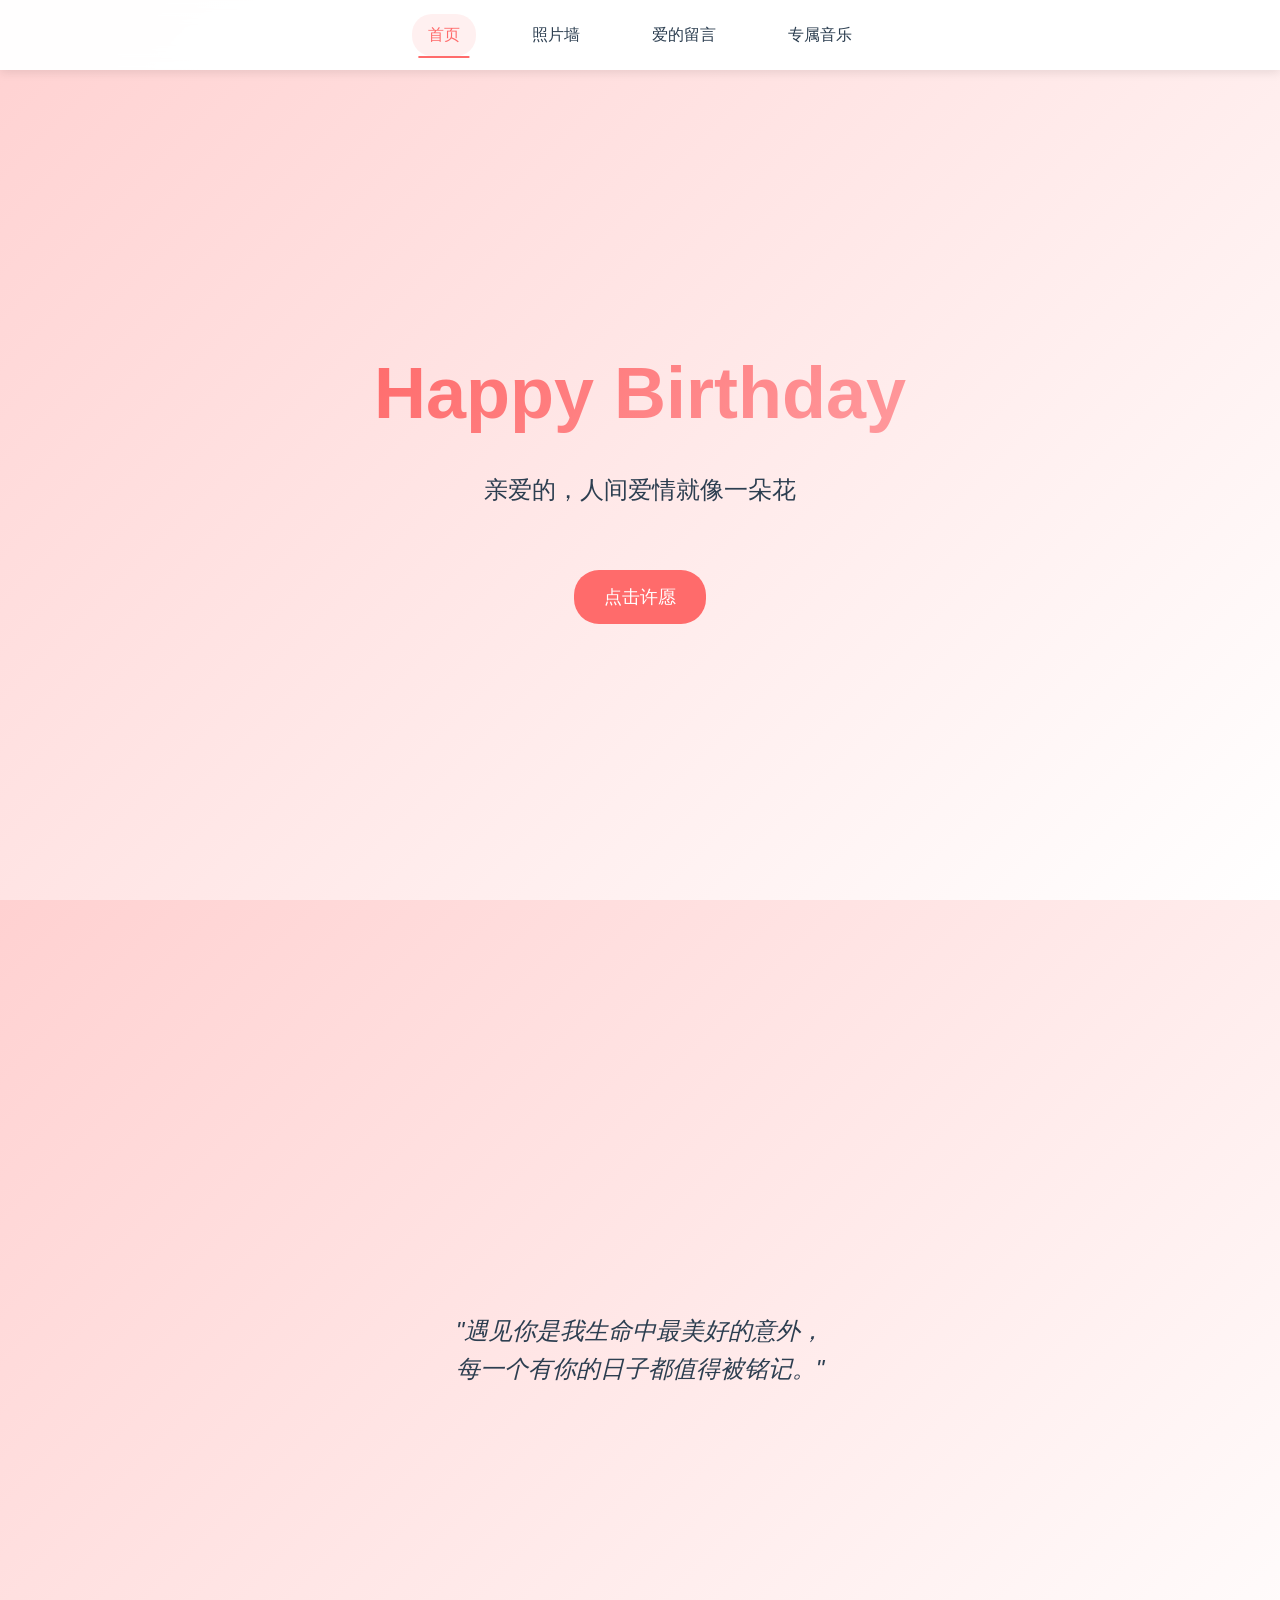
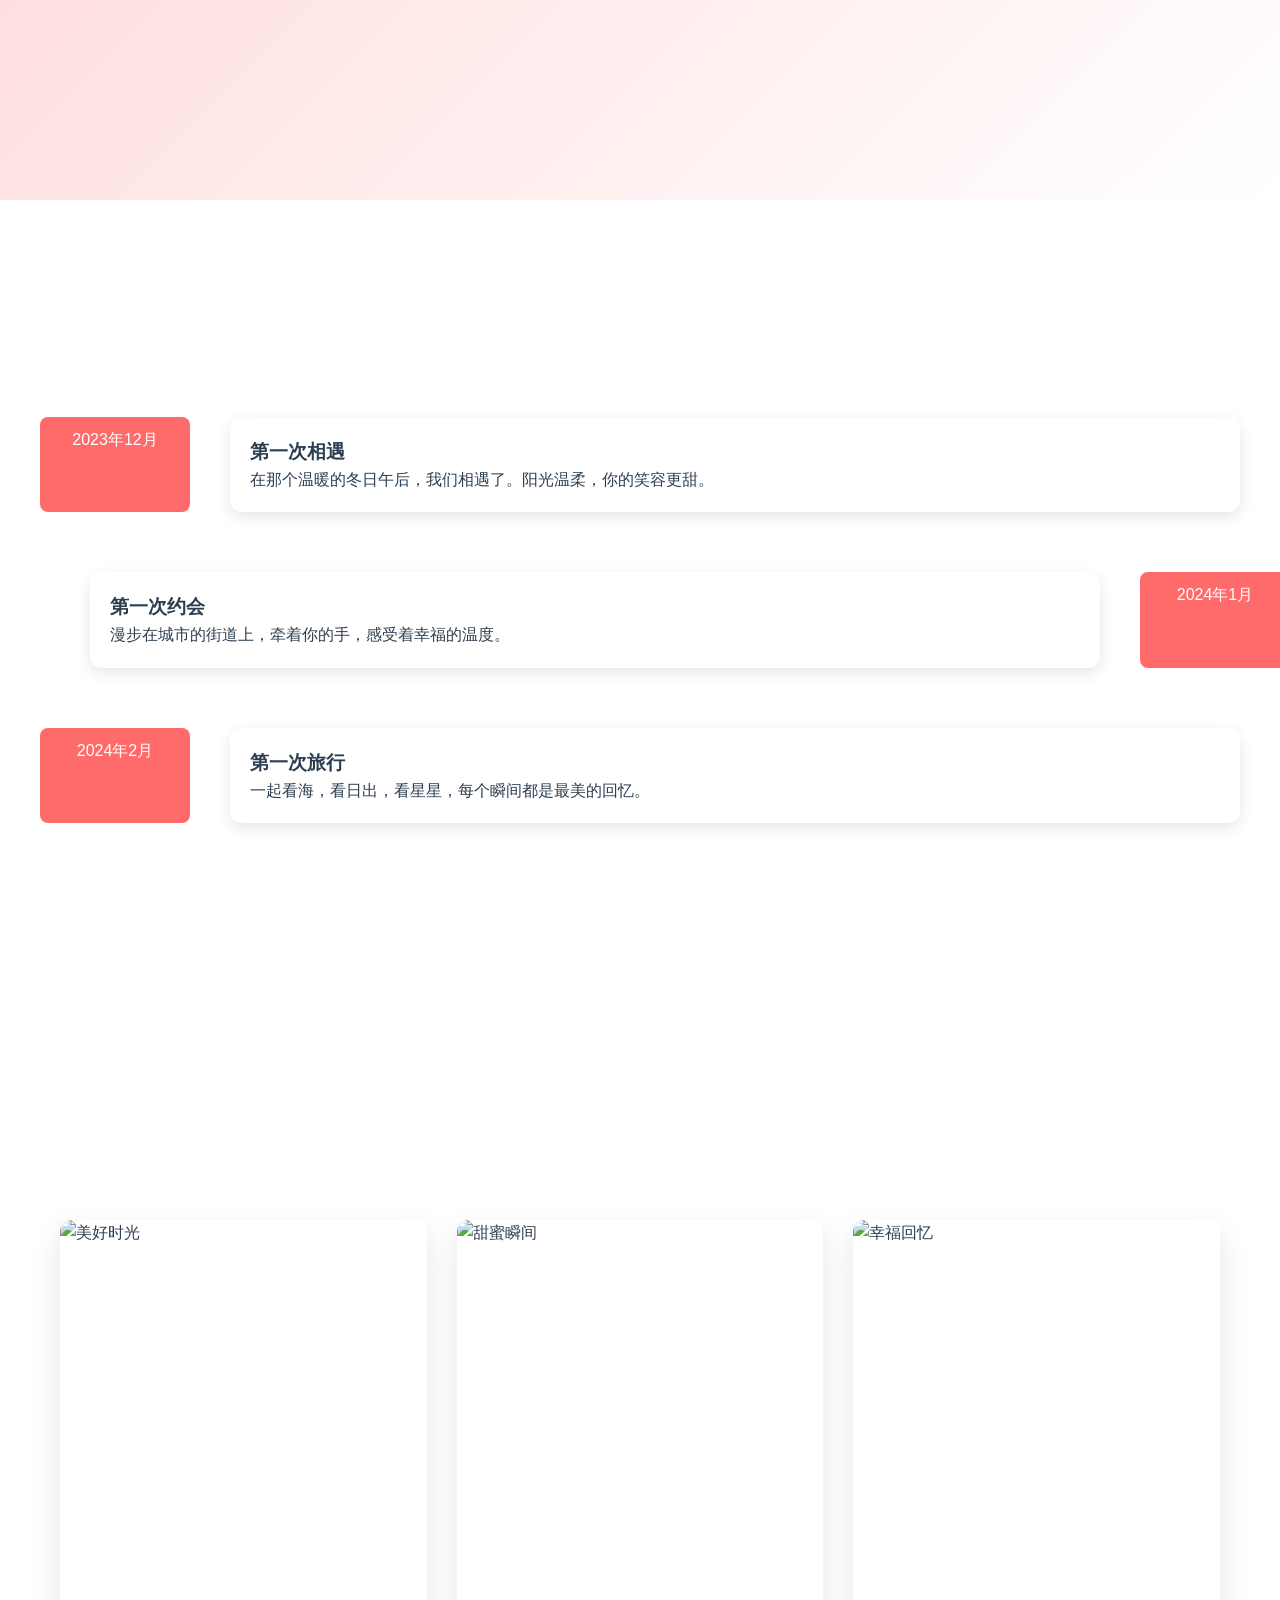
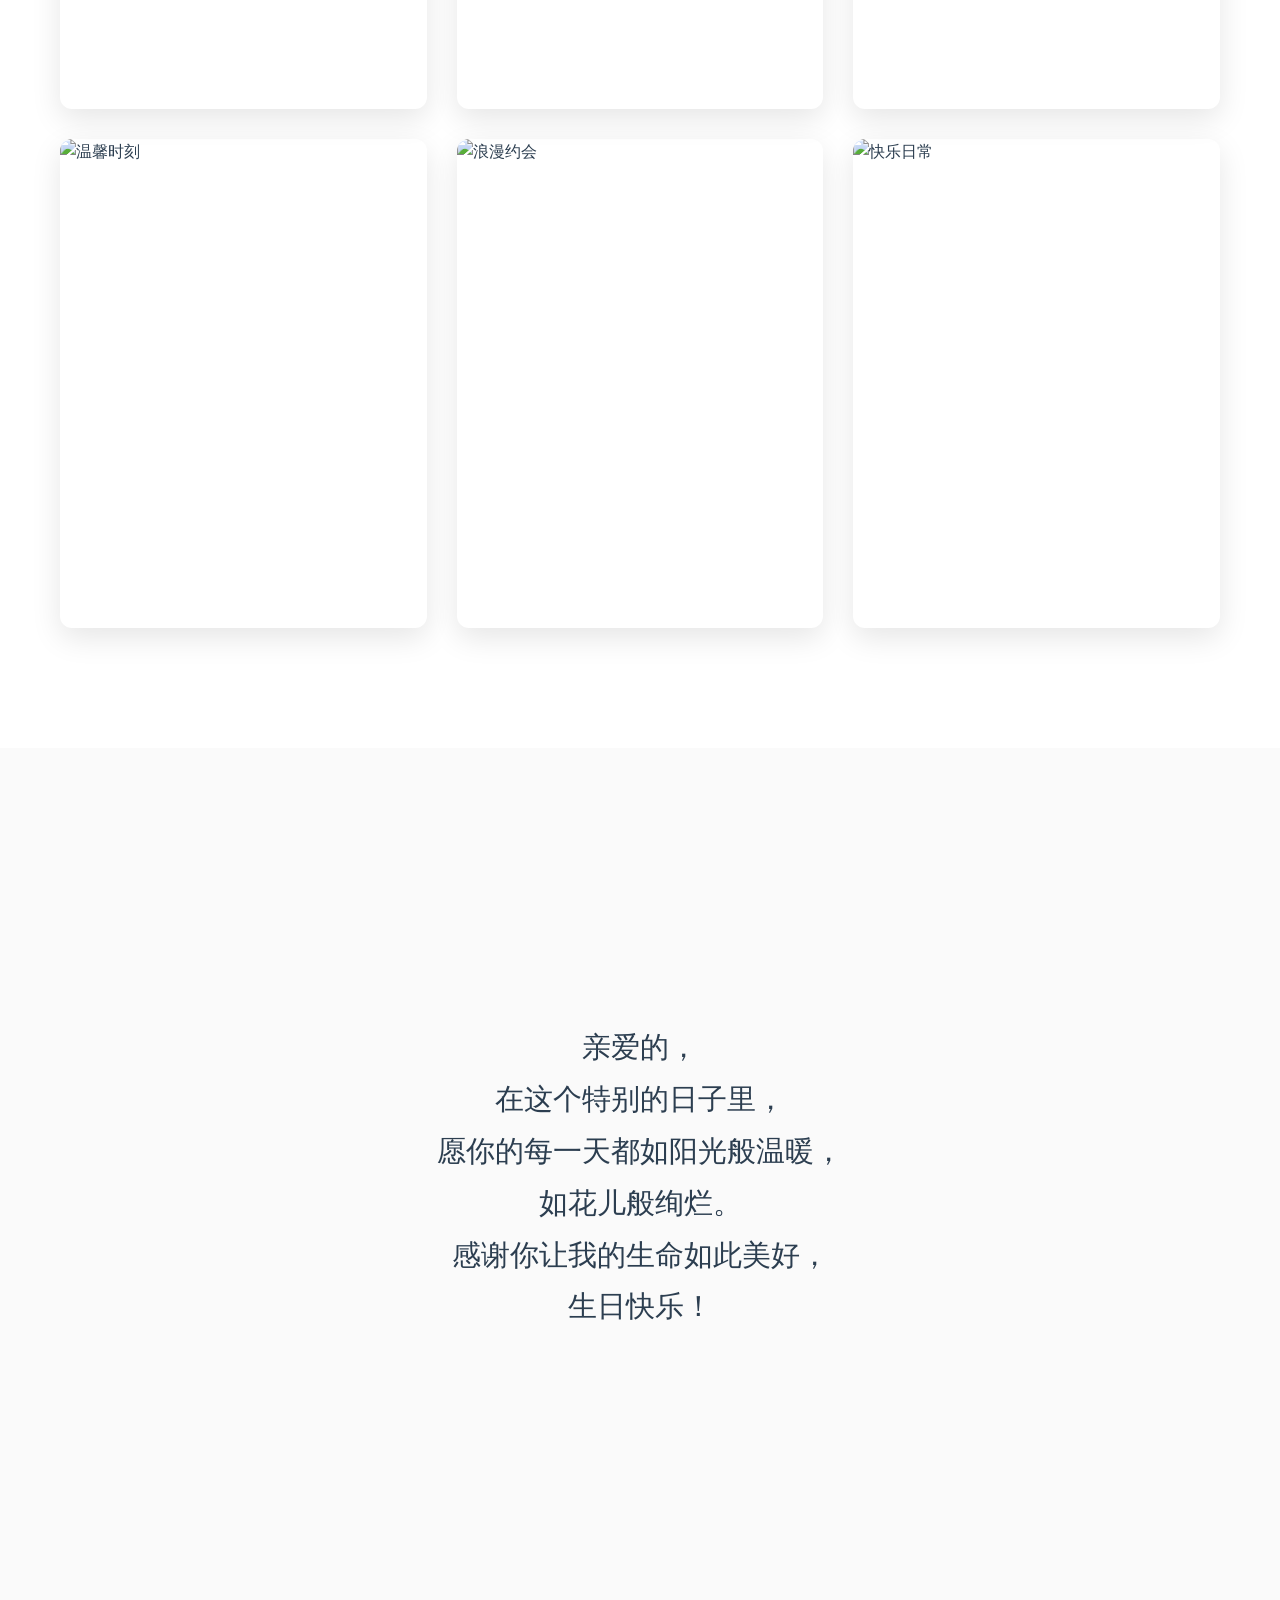
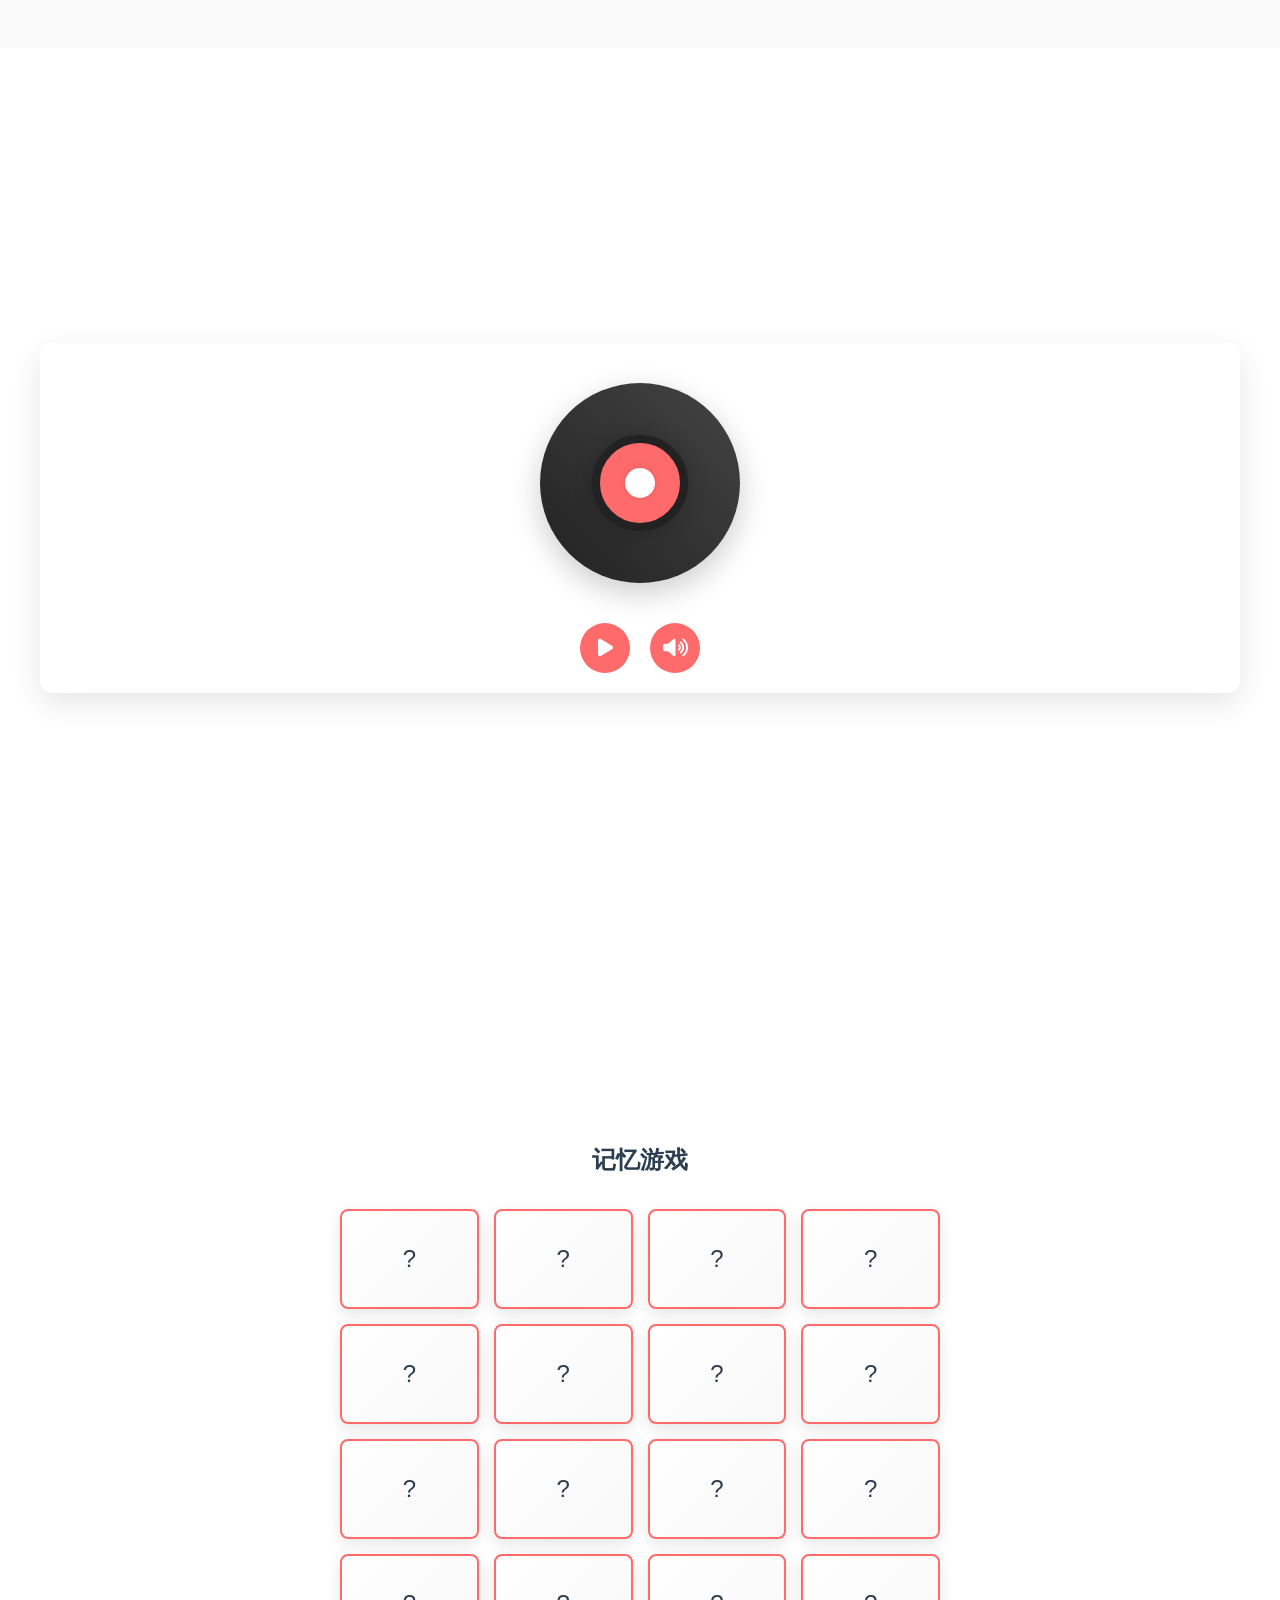
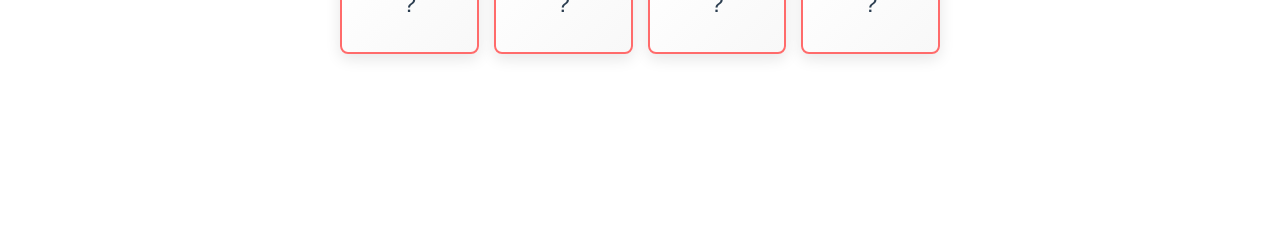
==== modern-birthday.html @ f792ad44 "Initial commit: Birthday celebration webpage with interactive features" ====
<!DOCTYPE html>
<html lang="zh">

<head>
    <meta charset="UTF-8">
    <meta name="viewport" content="width=device-width, initial-scale=1.0">
    <title>To My Love | Birthday Celebration</title>
    <link rel="stylesheet" href="https://cdnjs.cloudflare.com/ajax/libs/font-awesome/6.0.0/css/all.min.css">
    <style>
        :root {
            --primary-color: #ff6b6b;
            --secondary-color: #ffd1d1;
            --text-color: #2c3e50;
            --background-color: #fff;
            --transition-timing: cubic-bezier(0.4, 0, 0.2, 1);
        }

        * {
            margin: 0;
            padding: 0;
            box-sizing: border-box;
            font-family: -apple-system, BlinkMacSystemFont, 'Segoe UI', Roboto, Oxygen, Ubuntu, Cantarell, sans-serif;
        }

        body {
            background-color: var(--background-color);
            color: var(--text-color);
            line-height: 1.6;
            overflow-x: hidden;
        }

        /* Navigation */
        .nav {
            position: fixed;
            top: 0;
            left: 0;
            right: 0;
            height: 70px;
            background: rgba(255, 255, 255, 0.98);
            backdrop-filter: blur(10px);
            -webkit-backdrop-filter: blur(10px);
            z-index: 1000;
            display: flex;
            justify-content: center;
            align-items: center;
            box-shadow: 0 2px 10px rgba(0, 0, 0, 0.1);
        }

        .nav-content {
            max-width: 1200px;
            width: 100%;
            display: flex;
            justify-content: center;
            align-items: center;
            padding: 0 20px;
        }

        .nav-links {
            display: flex;
            gap: 40px;
            position: relative;
        }

        .nav-link {
            color: var(--text-color);
            text-decoration: none;
            font-size: 16px;
            font-weight: 500;
            padding: 8px 16px;
            border-radius: 20px;
            transition: all 0.3s var(--transition-timing);
            position: relative;
        }

        .nav-link::after {
            content: '';
            position: absolute;
            bottom: -2px;
            left: 50%;
            width: 0;
            height: 2px;
            background: var(--primary-color);
            transition: all 0.3s var(--transition-timing);
            transform: translateX(-50%);
        }

        .nav-link:hover::after,
        .nav-link.active::after {
            width: 80%;
        }

        .nav-link:hover,
        .nav-link.active {
            color: var(--primary-color);
            background: rgba(255, 107, 107, 0.1);
        }

        /* Hero Section with parallax effect */
        .hero {
            height: 100vh;
            display: flex;
            align-items: center;
            justify-content: center;
            text-align: center;
            background: linear-gradient(135deg, var(--secondary-color) 0%, #fff 100%);
            padding-top: 60px;
            position: relative;
            overflow: hidden;
        }

        .hero::before {
            content: '';
            position: absolute;
            top: 0;
            left: 0;
            right: 0;
            bottom: 0;
            background: url('https://images.unsplash.com/photo-1527529482837-4698179dc6ce?ixlib=rb-1.2.1&auto=format&fit=crop&w=1950&q=80') center/cover;
            opacity: 0.1;
            transform: scale(1.1);
            animation: parallax 20s infinite alternate ease-in-out;
        }

        @keyframes parallax {
            from {
                transform: scale(1.1) translateY(0);
            }

            to {
                transform: scale(1.1) translateY(-30px);
            }
        }

        .hero-content {
            max-width: 800px;
            padding: 0 20px;
        }

        .hero h1 {
            font-size: 4.5rem;
            font-weight: 700;
            margin-bottom: 20px;
            background: linear-gradient(135deg, var(--primary-color) 0%, #ff9a9e 100%);
            -webkit-background-clip: text;
            -webkit-text-fill-color: transparent;
            opacity: 0;
            transform: translateY(30px);
            animation: fadeInUp 1s var(--transition-timing) forwards;
        }

        .hero p {
            font-size: 1.5rem;
            color: var(--text-color);
            margin-bottom: 40px;
            opacity: 0;
            transform: translateY(30px);
            animation: fadeInUp 1s var(--transition-timing) 0.3s forwards;
        }

        /* Sections */
        .section {
            padding: 100px 20px;
            min-height: 100vh;
            display: flex;
            align-items: center;
            justify-content: center;
        }

        .section-content {
            max-width: 1200px;
            width: 100%;
        }

        /* Gallery Section with enhanced animations */
        .gallery {
            display: grid;
            grid-template-columns: repeat(auto-fit, minmax(300px, 1fr));
            gap: 30px;
            padding: 20px;
        }

        .gallery-item {
            position: relative;
            overflow: hidden;
            border-radius: 12px;
            aspect-ratio: 3/4;
            cursor: pointer;
            transform: translateY(50px);
            opacity: 0;
            transition: all 0.6s var(--transition-timing);
            box-shadow: 0 10px 30px rgba(0, 0, 0, 0.1);
        }

        .gallery-item.show {
            transform: translateY(0);
            opacity: 1;
        }

        .gallery-item::before {
            content: '';
            position: absolute;
            top: 0;
            left: 0;
            right: 0;
            bottom: 0;
            background: linear-gradient(to bottom, transparent 0%, rgba(0, 0, 0, 0.7) 100%);
            opacity: 0;
            transition: opacity 0.3s var(--transition-timing);
            z-index: 1;
        }

        .gallery-item:hover::before {
            opacity: 1;
        }

        .gallery-item img {
            width: 100%;
            height: 100%;
            object-fit: cover;
            transition: transform 0.6s var(--transition-timing);
        }

        .gallery-item:hover img {
            transform: scale(1.1);
        }

        .gallery-caption {
            position: absolute;
            bottom: 0;
            left: 0;
            right: 0;
            padding: 20px;
            color: white;
            z-index: 2;
            transform: translateY(100%);
            transition: transform 0.3s var(--transition-timing);
        }

        .gallery-item:hover .gallery-caption {
            transform: translateY(0);
        }

        /* Message Section */
        .message {
            background-color: #fafafa;
        }

        .message-content {
            max-width: 800px;
            text-align: center;
        }

        .message-text {
            font-size: 1.8rem;
            line-height: 1.8;
            margin-bottom: 40px;
            opacity: 0;
            transform: translateY(30px);
        }

        .message-text.show {
            animation: fadeInUp 1s var(--transition-timing) forwards;
        }

        /* Audio Player */
        .audio-player {
            background: white;
            border-radius: 12px;
            padding: 20px;
            box-shadow: 0 10px 30px rgba(0, 0, 0, 0.1);
            margin-top: 40px;
            display: flex;
            flex-direction: column;
            align-items: center;
            gap: 20px;
        }

        .vinyl-container {
            width: 200px;
            height: 200px;
            position: relative;
            margin: 20px auto;
            perspective: 1000px;
        }

        .vinyl-disc {
            width: 100%;
            height: 100%;
            border-radius: 50%;
            background: linear-gradient(45deg, #222, #444);
            position: relative;
            display: flex;
            align-items: center;
            justify-content: center;
            animation: rotate 20s linear infinite paused;
            box-shadow: 0 10px 30px rgba(0, 0, 0, 0.2);
        }

        .vinyl-disc.playing {
            animation-play-state: running;
        }

        .vinyl-disc::before {
            content: '';
            position: absolute;
            width: 40%;
            height: 40%;
            border-radius: 50%;
            background: var(--primary-color);
            border: 8px solid #222;
            box-shadow: 0 0 20px rgba(0, 0, 0, 0.2);
        }

        .vinyl-disc::after {
            content: '';
            position: absolute;
            width: 15%;
            height: 15%;
            border-radius: 50%;
            background: #fff;
            box-shadow: 0 0 10px rgba(0, 0, 0, 0.1);
        }

        @keyframes rotate {
            from {
                transform: rotate(0deg);
            }

            to {
                transform: rotate(360deg);
            }
        }

        .audio-controls {
            display: flex;
            align-items: center;
            justify-content: center;
            gap: 20px;
        }

        .control-btn {
            width: 50px;
            height: 50px;
            border-radius: 50%;
            border: none;
            background: var(--primary-color);
            color: white;
            font-size: 20px;
            cursor: pointer;
            transition: all 0.3s var(--transition-timing);
            display: flex;
            align-items: center;
            justify-content: center;
        }

        .control-btn:hover {
            transform: scale(1.1);
            background: var(--primary-color);
        }

        .control-btn.mute {
            background: #666;
        }

        .control-btn.mute:hover {
            background: #555;
        }

        /* Animations */
        @keyframes fadeInUp {
            from {
                opacity: 0;
                transform: translateY(30px);
            }

            to {
                opacity: 1;
                transform: translateY(0);
            }
        }

        /* Responsive Design */
        @media (max-width: 768px) {
            .hero h1 {
                font-size: 3rem;
            }

            .hero p {
                font-size: 1.2rem;
            }

            .message-text {
                font-size: 1.4rem;
            }

            .gallery {
                grid-template-columns: repeat(auto-fit, minmax(250px, 1fr));
            }
        }

        /* Additional Sections and Animations */
        .memory-timeline {
            position: relative;
            padding: 50px 0;
        }

        .timeline-item {
            display: flex;
            gap: 40px;
            margin-bottom: 60px;
            opacity: 0;
            transform: translateX(-50px);
            transition: all 0.6s var(--transition-timing);
        }

        .timeline-item.show {
            opacity: 1;
            transform: translateX(0);
        }

        .timeline-item:nth-child(even) {
            flex-direction: row-reverse;
            transform: translateX(50px);
        }

        .timeline-date {
            min-width: 150px;
            padding: 10px;
            background: var(--primary-color);
            color: white;
            border-radius: 8px;
            text-align: center;
            font-weight: 500;
        }

        .timeline-content {
            flex: 1;
            padding: 20px;
            background: white;
            border-radius: 12px;
            box-shadow: 0 5px 15px rgba(0, 0, 0, 0.1);
        }

        /* Floating Hearts Animation */
        .floating-hearts {
            position: fixed;
            top: 0;
            left: 0;
            width: 100%;
            height: 100%;
            pointer-events: none;
            z-index: 0;
        }

        .heart {
            position: absolute;
            font-size: 20px;
            color: var(--primary-color);
            opacity: 0.3;
            animation: floatHeart 6s linear infinite;
        }

        @keyframes floatHeart {
            0% {
                transform: translateY(100vh) scale(0);
                opacity: 0;
            }

            50% {
                opacity: 0.3;
            }

            100% {
                transform: translateY(-100px) scale(1);
                opacity: 0;
            }
        }

        /* Memory Game */
        .memory-game {
            display: grid;
            grid-template-columns: repeat(4, 1fr);
            gap: 15px;
            max-width: 600px;
            margin: 0 auto;
            perspective: 1000px;
        }

        .memory-card {
            position: relative;
            height: 100px;
            cursor: pointer;
            transform-style: preserve-3d;
            transform: scale(1);
            transition: transform 0.3s;
        }

        .memory-card:active {
            transform: scale(0.95);
        }

        .memory-card.flip {
            transform: rotateY(180deg);
        }

        .memory-card-front,
        .memory-card-back {
            position: absolute;
            width: 100%;
            height: 100%;
            padding: 10px;
            border-radius: 8px;
            background: #fff;
            backface-visibility: hidden;
            display: flex;
            align-items: center;
            justify-content: center;
            font-size: 24px;
            box-shadow: 0 5px 15px rgba(0, 0, 0, 0.1);
        }

        .memory-card-front {
            transform: rotateY(180deg);
            background: var(--primary-color);
            color: white;
        }

        .memory-card-back {
            background: linear-gradient(135deg, #fff 0%, #f8f8f8 100%);
            border: 2px solid var(--primary-color);
        }

        /* Quote Section */
        .quote-section {
            text-align: center;
            padding: 40px 20px;
            background: linear-gradient(135deg, var(--secondary-color) 0%, #fff 100%);
        }

        .quote {
            font-size: 1.5rem;
            font-style: italic;
            color: var(--text-color);
            max-width: 800px;
            margin: 0 auto;
            opacity: 0;
            transform: translateY(30px);
        }

        .quote.show {
            animation: fadeInUp 1s var(--transition-timing) forwards;
        }

        /* Interactive Elements */
        .wish-button {
            display: inline-block;
            padding: 15px 30px;
            background: var(--primary-color);
            color: white;
            border: none;
            border-radius: 25px;
            font-size: 1.1rem;
            cursor: pointer;
            transition: all 0.3s var(--transition-timing);
            margin-top: 20px;
        }

        .wish-button:hover {
            transform: translateY(-3px);
            box-shadow: 0 5px 15px rgba(255, 107, 107, 0.3);
        }

        .confetti {
            position: fixed;
            width: 10px;
            height: 10px;
            background: var(--primary-color);
            opacity: 0;
        }

        @keyframes confetti-fall {
            0% {
                transform: translateY(-100vh) rotate(0deg);
                opacity: 1;
            }

            100% {
                transform: translateY(100vh) rotate(360deg);
                opacity: 0;
            }
        }
    </style>
</head>

<body>
    <nav class="nav">
        <div class="nav-content">
            <div class="nav-links">
                <a href="#home" class="nav-link active">首页</a>
                <a href="#gallery" class="nav-link">照片墙</a>
                <a href="#message" class="nav-link">爱的留言</a>
                <a href="#music" class="nav-link">专属音乐</a>
            </div>
        </div>
    </nav>

    <div class="floating-hearts" id="floatingHearts"></div>

    <section id="home" class="hero">
        <div class="hero-content">
            <h1>Happy Birthday</h1>
            <p>亲爱的，人间爱情就像一朵花</p>
            <button class="wish-button" id="wishButton">点击许愿</button>
        </div>
    </section>

    <section id="quote" class="section quote-section">
        <div class="section-content">
            <p class="quote">
                "遇见你是我生命中最美好的意外，<br>
                每一个有你的日子都值得被铭记。"
            </p>
        </div>
    </section>

    <section id="timeline" class="section memory-timeline">
        <div class="section-content">
            <div class="timeline-item">
                <div class="timeline-date">2023年12月</div>
                <div class="timeline-content">
                    <h3>第一次相遇</h3>
                    <p>在那个温暖的冬日午后，我们相遇了。阳光温柔，你的笑容更甜。</p>
                </div>
            </div>
            <div class="timeline-item">
                <div class="timeline-date">2024年1月</div>
                <div class="timeline-content">
                    <h3>第一次约会</h3>
                    <p>漫步在城市的街道上，牵着你的手，感受着幸福的温度。</p>
                </div>
            </div>
            <div class="timeline-item">
                <div class="timeline-date">2024年2月</div>
                <div class="timeline-content">
                    <h3>第一次旅行</h3>
                    <p>一起看海，看日出，看星星，每个瞬间都是最美的回忆。</p>
                </div>
            </div>
        </div>
    </section>

    <section id="gallery" class="section">
        <div class="section-content">
            <div class="gallery">
                <div class="gallery-item">
                    <img src="https://images.unsplash.com/photo-1522673607200-164d1b6ce486?ixlib=rb-1.2.1&auto=format&fit=crop&w=800&q=80"
                        alt="美好时光">
                    <div class="gallery-caption">
                        <h3>美好时光</h3>
                        <p>每一刻都值得珍藏</p>
                    </div>
                </div>
                <div class="gallery-item">
                    <img src="https://images.unsplash.com/photo-1522673149090-6b5c58f89afd?ixlib=rb-1.2.1&auto=format&fit=crop&w=800&q=80"
                        alt="甜蜜瞬间">
                    <div class="gallery-caption">
                        <h3>甜蜜瞬间</h3>
                        <p>与你在一起的每一天</p>
                    </div>
                </div>
                <div class="gallery-item">
                    <img src="https://images.unsplash.com/photo-1507090960745-b32f65d3113a?ixlib=rb-1.2.1&auto=format&fit=crop&w=800&q=80"
                        alt="幸福回忆">
                    <div class="gallery-caption">
                        <h3>幸福回忆</h3>
                        <p>记录我们的点点滴滴</p>
                    </div>
                </div>
                <div class="gallery-item">
                    <img src="https://images.unsplash.com/photo-1516589178581-6cd7833ae3b2?ixlib=rb-1.2.1&auto=format&fit=crop&w=800&q=80"
                        alt="温馨时刻">
                    <div class="gallery-caption">
                        <h3>温馨时刻</h3>
                        <p>生活中的小确幸</p>
                    </div>
                </div>
                <div class="gallery-item">
                    <img src="https://images.unsplash.com/photo-1523438885200-e635ba2c371e?ixlib=rb-1.2.1&auto=format&fit=crop&w=800&q=80"
                        alt="浪漫约会">
                    <div class="gallery-caption">
                        <h3>浪漫约会</h3>
                        <p>每次相遇都是惊喜</p>
                    </div>
                </div>
                <div class="gallery-item">
                    <img src="https://images.unsplash.com/photo-1516589091380-5d8e21be2dce?ixlib=rb-1.2.1&auto=format&fit=crop&w=800&q=80"
                        alt="快乐日常">
                    <div class="gallery-caption">
                        <h3>快乐日常</h3>
                        <p>平凡中的幸福</p>
                    </div>
                </div>
            </div>
        </div>
    </section>

    <section id="message" class="section message">
        <div class="section-content message-content">
            <p class="message-text">
                亲爱的，<br>
                在这个特别的日子里，<br>
                愿你的每一天都如阳光般温暖，<br>
                如花儿般绚烂。<br>
                感谢你让我的生命如此美好，<br>
                生日快乐！
            </p>
        </div>
    </section>

    <section id="music" class="section">
        <div class="section-content">
            <div class="audio-player">
                <div class="vinyl-container">
                    <div class="vinyl-disc" id="vinylDisc"></div>
                </div>
                <audio id="bgMusic" autoplay loop>
                    <source src="assets/bgm.mp3" type="audio/mp3">
                </audio>
                <div class="audio-controls">
                    <button class="control-btn" id="playBtn">
                        <i class="fas fa-play"></i>
                    </button>
                    <button class="control-btn" id="muteBtn">
                        <i class="fas fa-volume-up"></i>
                    </button>
                </div>
            </div>
        </div>
    </section>

    <section id="game" class="section">
        <div class="section-content">
            <h2 style="text-align: center; margin-bottom: 30px;">记忆游戏</h2>
            <div class="memory-game" id="memoryGame">
                <!-- Memory cards will be added by JavaScript -->
            </div>
        </div>
    </section>

    <script>
        // 滚动动画
        const observerOptions = {
            threshold: 0.1
        };

        const observer = new IntersectionObserver((entries) => {
            entries.forEach(entry => {
                if (entry.isIntersecting) {
                    entry.target.classList.add('show');
                }
            });
        }, observerOptions);

        document.querySelectorAll('.gallery-item, .message-text').forEach(item => {
            observer.observe(item);
        });

        // 音频控制
        const audio = document.getElementById('bgMusic');
        const playBtn = document.getElementById('playBtn');
        const muteBtn = document.getElementById('muteBtn');
        const vinylDisc = document.getElementById('vinylDisc');
        let isPlaying = false;
        let isMuted = false;
        let fadeInterval;

        // 音量淡入淡出函数
        function fadeAudio(start, end, duration) {
            const interval = 50; // 每50毫秒调整一次音量
            const steps = duration / interval;
            const stepSize = (end - start) / steps;
            let currentStep = 0;

            // 清除之前的淡入淡出
            clearInterval(fadeInterval);

            fadeInterval = setInterval(() => {
                currentStep++;
                const currentVolume = start + (stepSize * currentStep);
                audio.volume = Math.max(0, Math.min(1, currentVolume));

                if (currentStep >= steps) {
                    clearInterval(fadeInterval);
                    if (end === 0) {
                        audio.pause();
                        vinylDisc.classList.remove('playing');
                    }
                }
            }, interval);
        }

        // 自动播放处理
        audio.addEventListener('canplaythrough', () => {
            // 初始化音量为0
            audio.volume = 0;

            // 尝试自动播放
            const playPromise = audio.play();

            if (playPromise !== undefined) {
                playPromise.then(() => {
                    isPlaying = true;
                    playBtn.innerHTML = '<i class="fas fa-pause"></i>';
                    vinylDisc.classList.add('playing');
                    // 自动播放成功后淡入
                    fadeAudio(0, 1, 2000);
                }).catch(error => {
                    // 自动播放被阻止
                    console.log("Autoplay prevented");
                });
            }
        });

        // 播放/暂停控制
        playBtn.addEventListener('click', () => {
            if (isPlaying) {
                // 淡出后暂停
                fadeAudio(audio.volume, 0, 1000);
                playBtn.innerHTML = '<i class="fas fa-play"></i>';
            } else {
                audio.play();
                playBtn.innerHTML = '<i class="fas fa-pause"></i>';
                vinylDisc.classList.add('playing');
                // 播放时淡入
                fadeAudio(0, 1, 1000);
            }
            isPlaying = !isPlaying;
        });

        // 静音控制
        muteBtn.addEventListener('click', () => {
            if (isMuted) {
                // 取消静音时淡入
                fadeAudio(0, 1, 1000);
                muteBtn.innerHTML = '<i class="fas fa-volume-up"></i>';
                muteBtn.classList.remove('mute');
                // 确保音频在播放状态
                if (isPlaying) {
                    audio.play();
                    vinylDisc.classList.add('playing');
                }
            } else {
                // 静音时淡出
                fadeAudio(audio.volume, 0, 1000);
                muteBtn.innerHTML = '<i class="fas fa-volume-mute"></i>';
                muteBtn.classList.add('mute');
            }
            isMuted = !isMuted;
        });

        // 监听音频播放状态
        audio.addEventListener('play', () => {
            if (!isMuted && audio.volume === 0) {
                fadeAudio(0, 1, 1000);
            }
            vinylDisc.classList.add('playing');
        });

        audio.addEventListener('pause', () => {
            vinylDisc.classList.remove('playing');
        });

        // 平滑滚动
        document.querySelectorAll('a[href^="#"]').forEach(anchor => {
            anchor.addEventListener('click', function (e) {
                e.preventDefault();
                document.querySelector(this.getAttribute('href')).scrollIntoView({
                    behavior: 'smooth'
                });
            });
        });

        // 导航栏活动状态
        const sections = document.querySelectorAll('section');
        const navLinks = document.querySelectorAll('.nav-link');

        window.addEventListener('scroll', () => {
            let current = '';
            sections.forEach(section => {
                const sectionTop = section.offsetTop;
                const sectionHeight = section.clientHeight;
                if (pageYOffset >= sectionTop - 200) {
                    current = section.getAttribute('id');
                }
            });

            navLinks.forEach(link => {
                link.classList.remove('active');
                if (link.getAttribute('href').substring(1) === current) {
                    link.classList.add('active');
                }
            });
        });

        // 创建浮动爱心
        function createHeart() {
            const heart = document.createElement('div');
            heart.className = 'heart';
            heart.innerHTML = '❤';
            heart.style.left = Math.random() * 100 + 'vw';
            heart.style.animationDuration = Math.random() * 3 + 3 + 's';
            document.getElementById('floatingHearts').appendChild(heart);

            heart.addEventListener('animationend', () => heart.remove());
        }

        setInterval(createHeart, 300);

        // 记忆游戏
        const memoryGame = document.getElementById('memoryGame');
        const emojis = ['❤️', '🎂', '🎁', '🎈', '🌹', '🌟', '🎵', '🍰'];
        const gameEmojis = [...emojis, ...emojis];
        let hasFlippedCard = false;
        let lockBoard = false;
        let firstCard, secondCard;

        // 创建记忆游戏卡片
        gameEmojis.sort(() => Math.random() - 0.5).forEach(emoji => {
            const card = document.createElement('div');
            card.className = 'memory-card';
            card.innerHTML = `
                <div class="memory-card-front">${emoji}</div>
                <div class="memory-card-back">?</div>
            `;
            card.addEventListener('click', flipCard);
            memoryGame.appendChild(card);
        });

        function flipCard() {
            if (lockBoard) return;
            if (this === firstCard) return;

            this.classList.add('flip');

            if (!hasFlippedCard) {
                hasFlippedCard = true;
                firstCard = this;
                return;
            }

            secondCard = this;
            checkForMatch();
        }

        function checkForMatch() {
            const isMatch = firstCard.querySelector('.memory-card-front').textContent ===
                secondCard.querySelector('.memory-card-front').textContent;

            isMatch ? disableCards() : unflipCards();
        }

        function disableCards() {
            firstCard.removeEventListener('click', flipCard);
            secondCard.removeEventListener('click', flipCard);
            resetBoard();
        }

        function unflipCards() {
            lockBoard = true;
            setTimeout(() => {
                firstCard.classList.remove('flip');
                secondCard.classList.remove('flip');
                resetBoard();
            }, 1000);
        }

        function resetBoard() {
            [hasFlippedCard, lockBoard] = [false, false];
            [firstCard, secondCard] = [null, null];
        }

        // 许愿按钮效果
        const wishButton = document.getElementById('wishButton');
        wishButton.addEventListener('click', () => {
            createConfetti();
            alert('生日愿望已经发送到天空啦！');
        });

        function createConfetti() {
            for (let i = 0; i < 50; i++) {
                const confetti = document.createElement('div');
                confetti.className = 'confetti';
                confetti.style.left = Math.random() * 100 + 'vw';
                confetti.style.backgroundColor = `hsl(${Math.random() * 360}, 100%, 50%)`;
                confetti.style.animation = `confetti-fall ${Math.random() * 3 + 2}s linear`;
                document.body.appendChild(confetti);

                confetti.addEventListener('animationend', () => confetti.remove());
            }
        }

        // 监听所有需要动画的元素
        document.querySelectorAll('.timeline-item, .quote').forEach(item => {
            observer.observe(item);
        });
    </script>
</body>

</html>
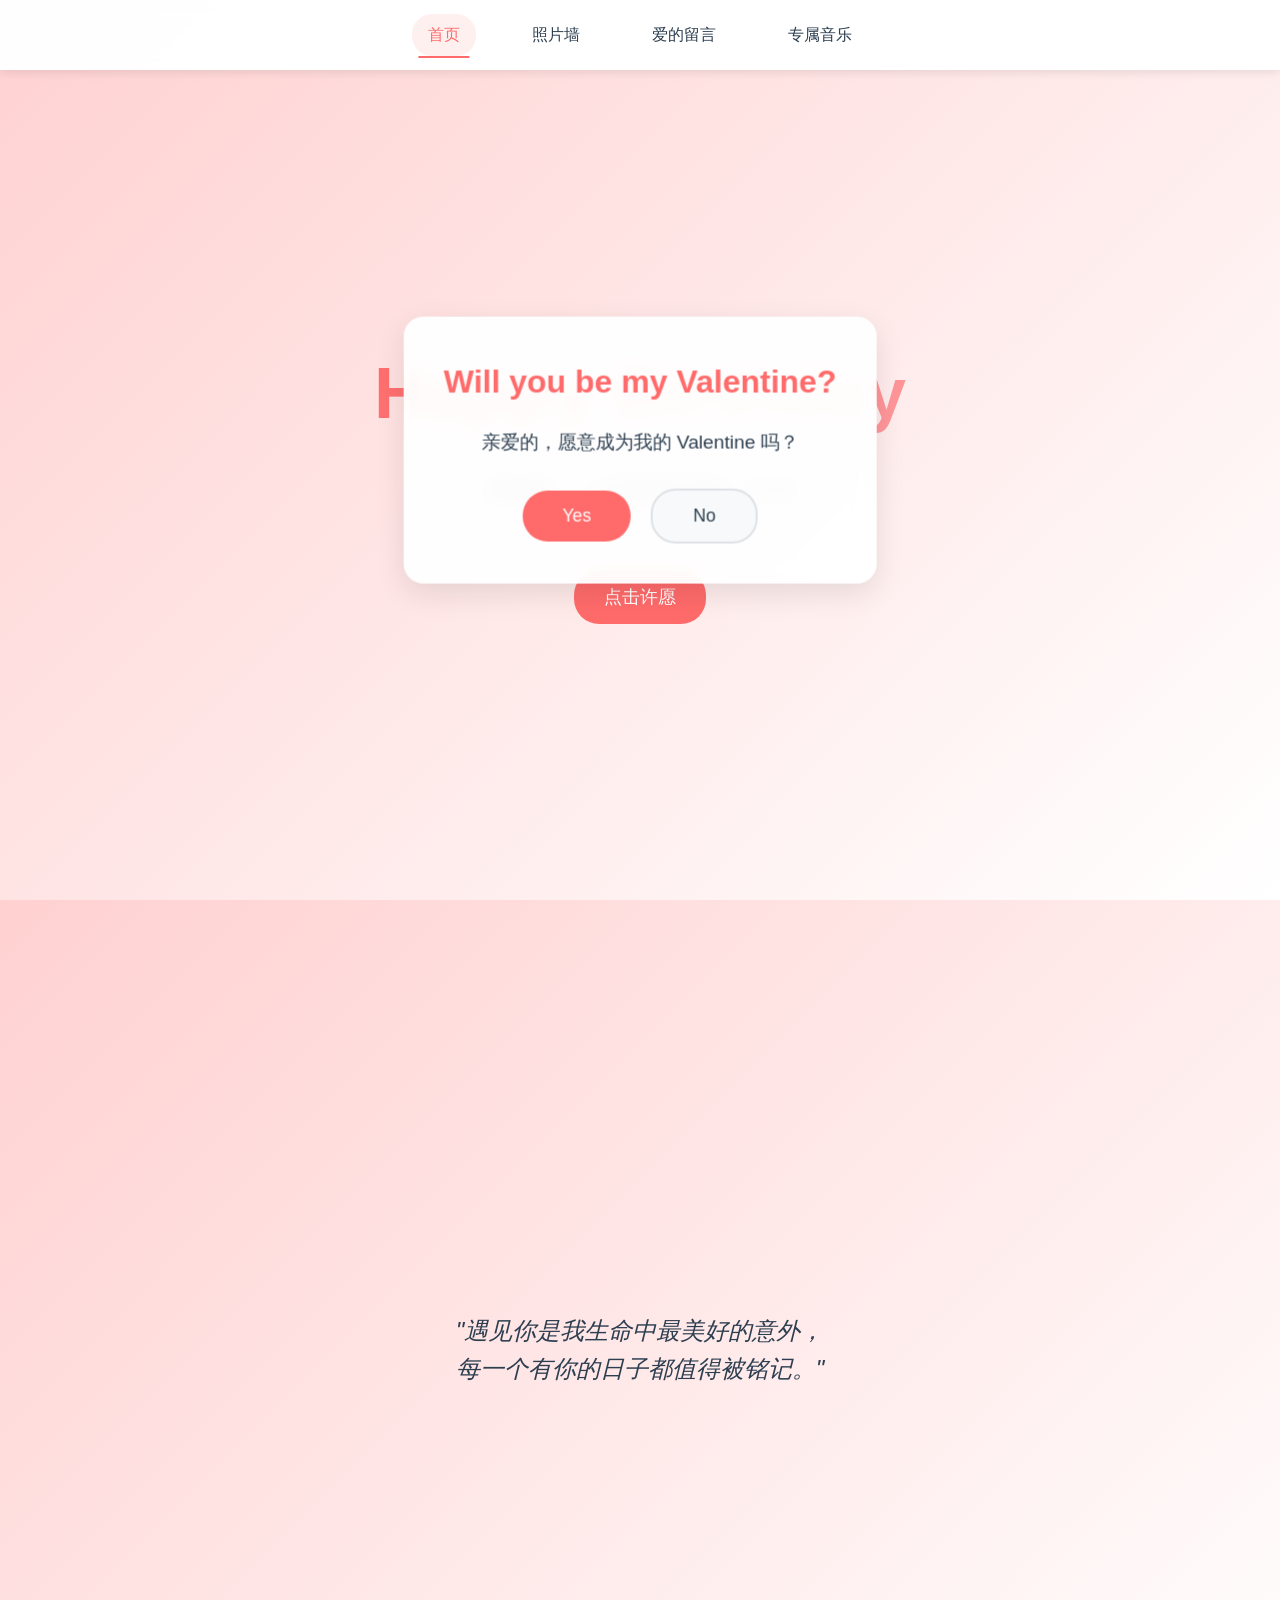
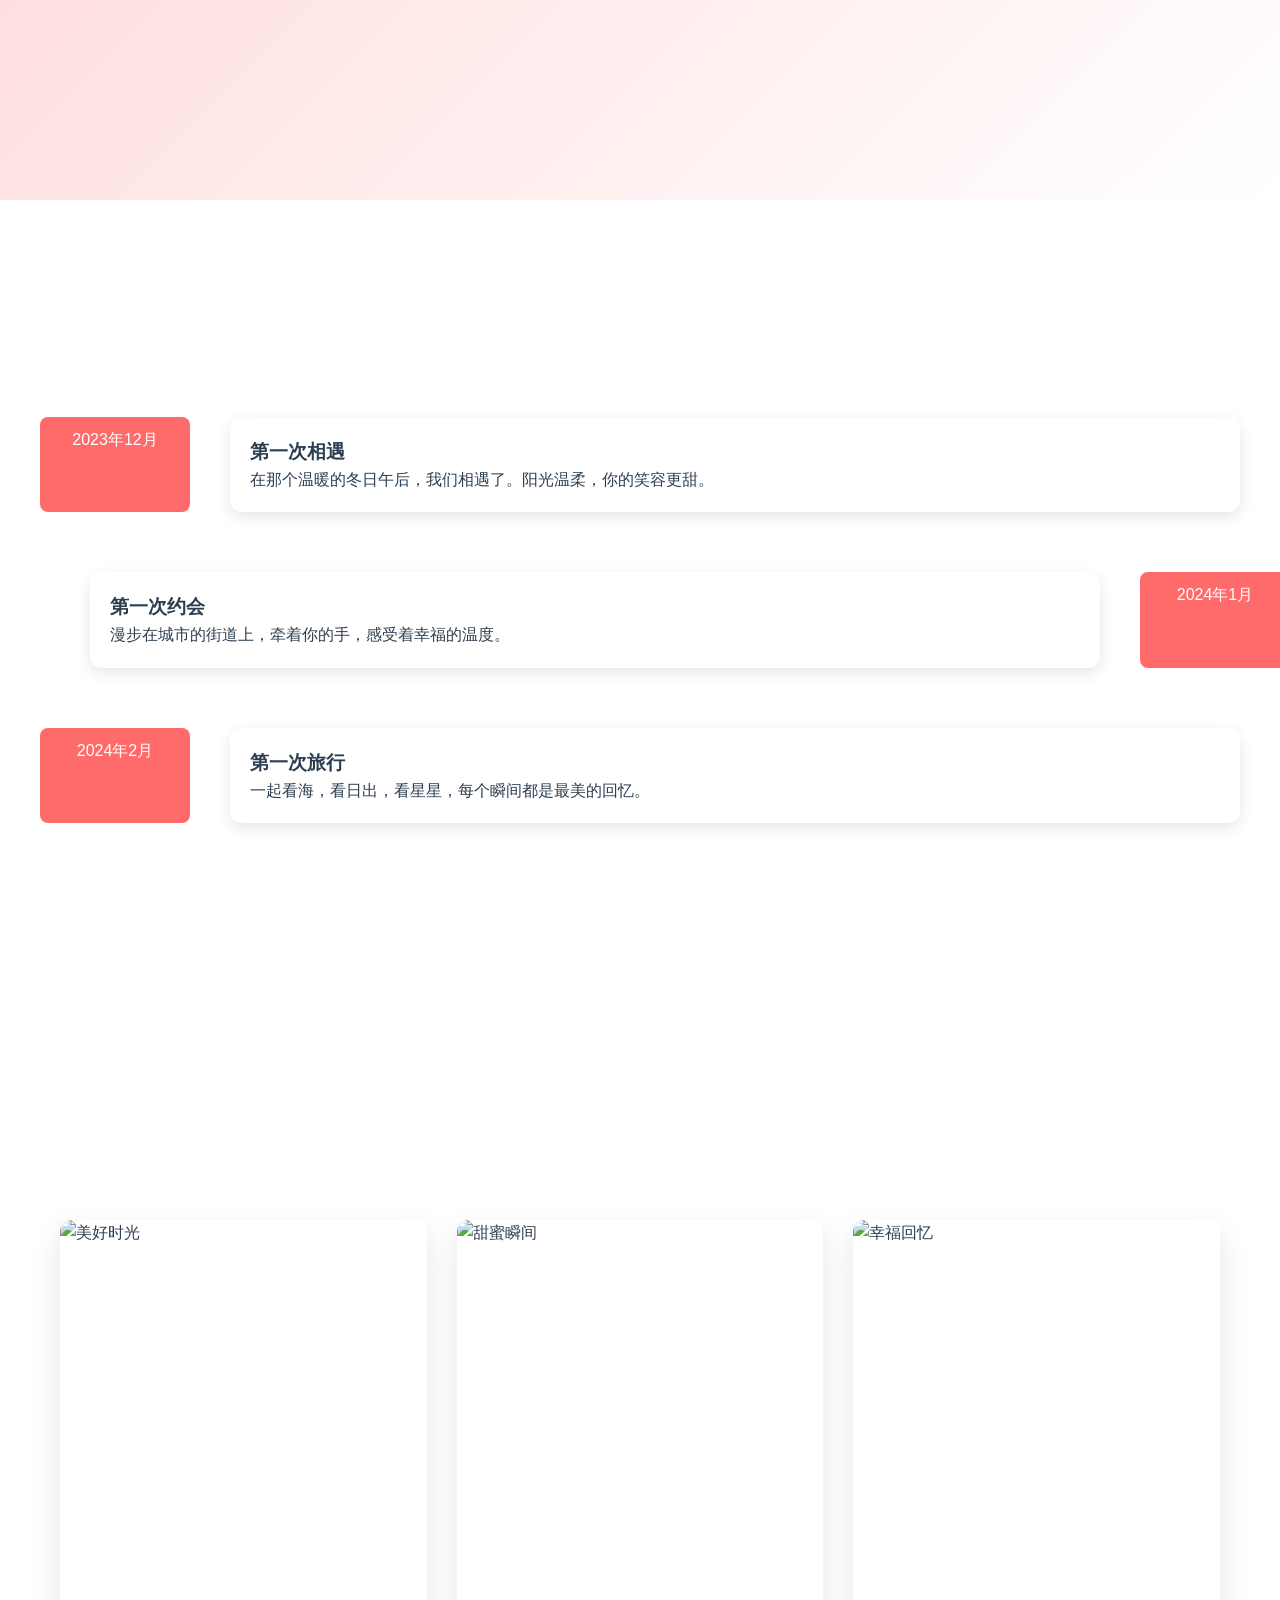
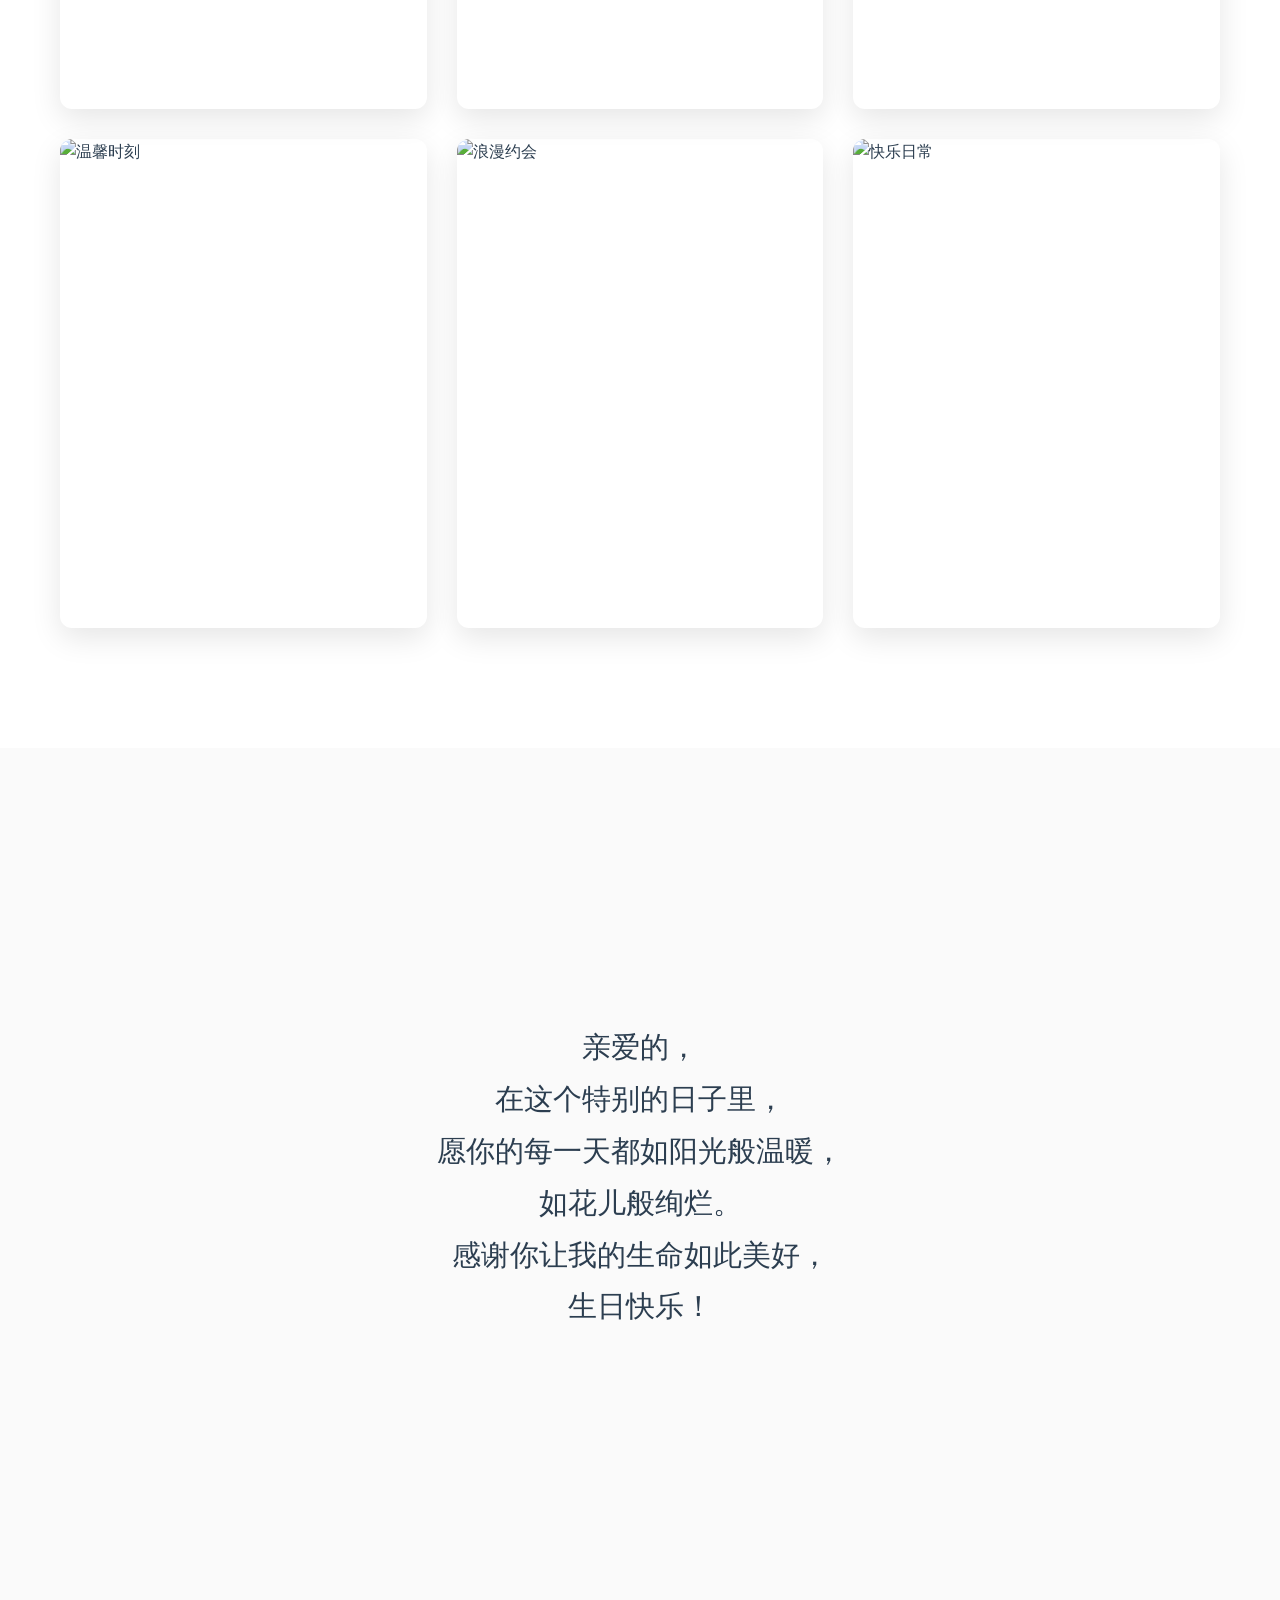
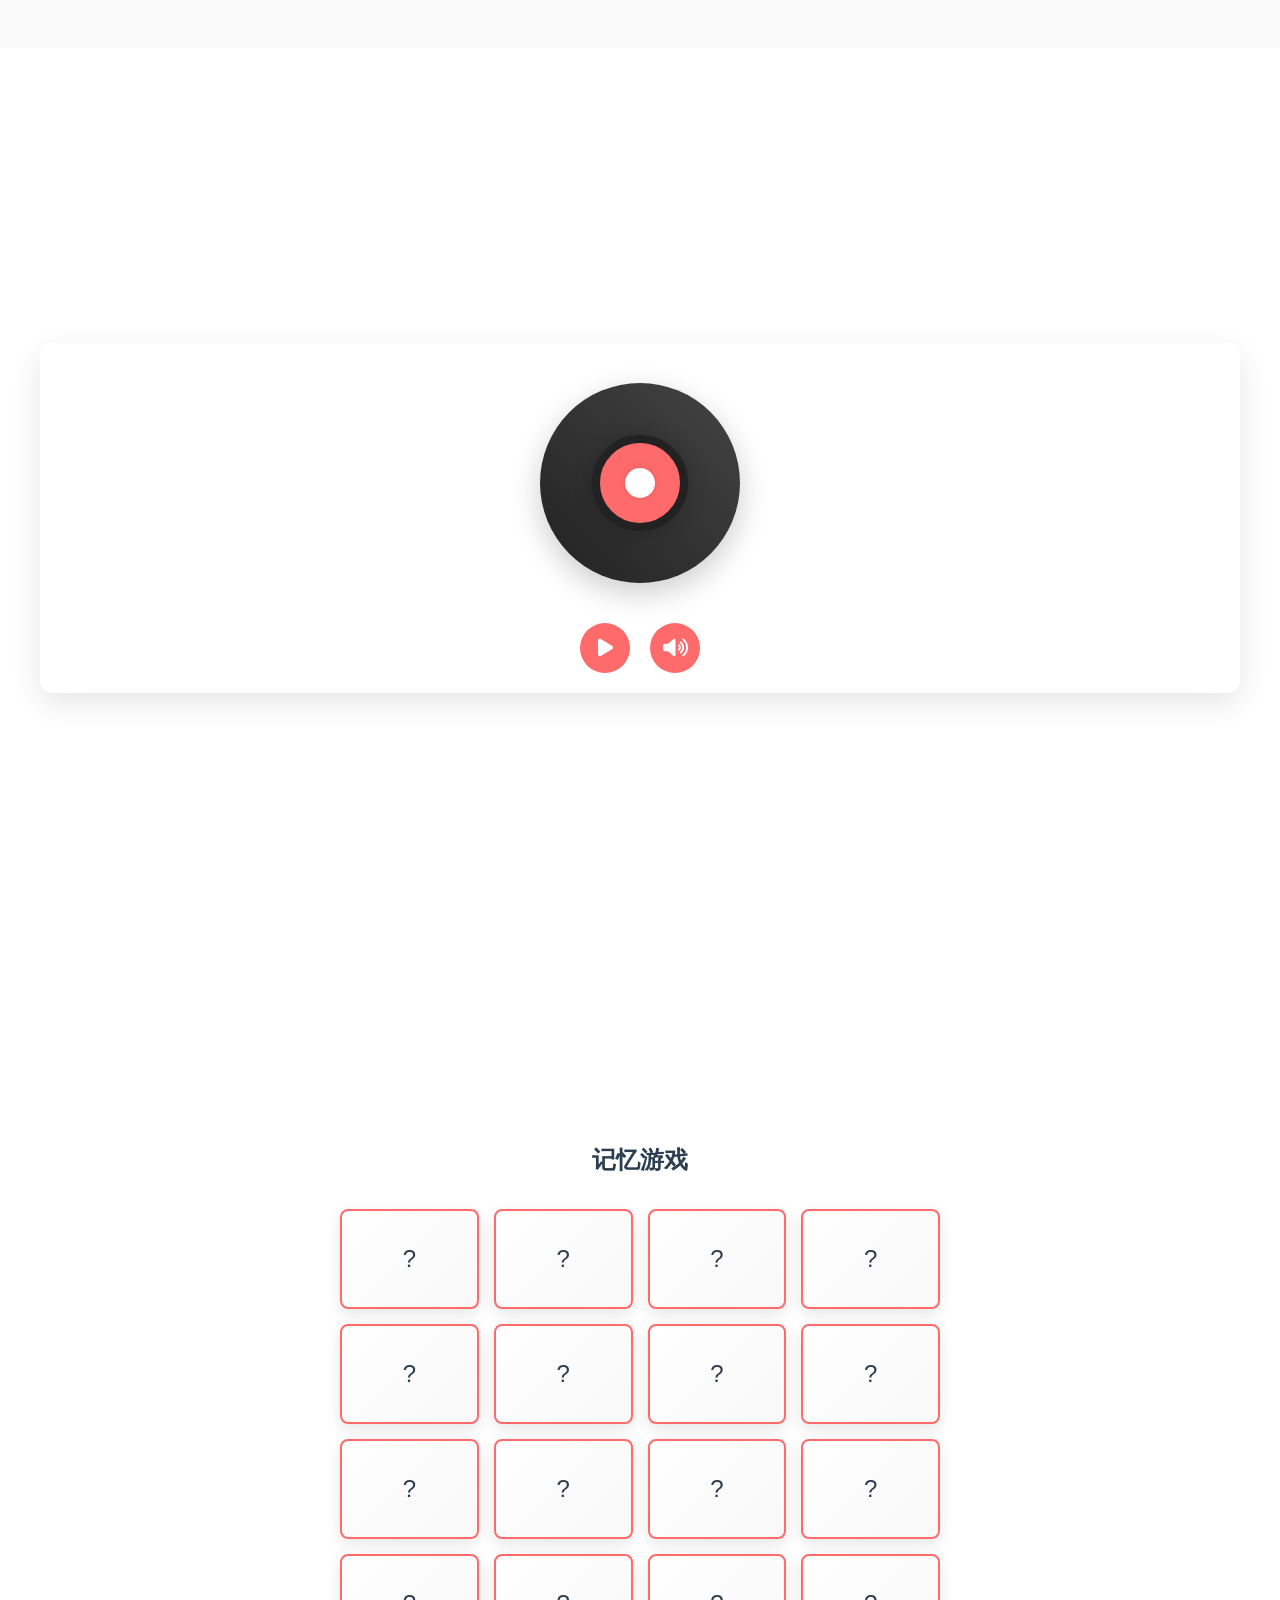
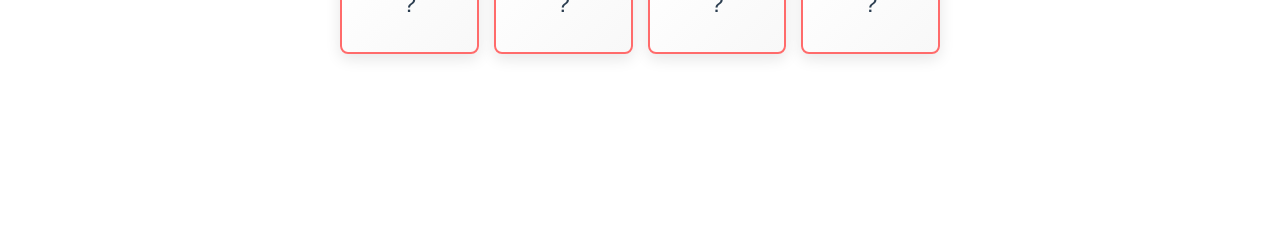
==== commit 5e5052c3: "✨ feat(valentine): 添加情人选择功能和庆祝动画，修复浏览器中无法自动播放音乐的问题，目前调整为监听交互操作，然后再进行播放" ====
--- a/modern-birthday.html
+++ b/modern-birthday.html
@@ -587,6 +587,145 @@
             100% {
                 transform: translateY(100vh) rotate(360deg);
                 opacity: 0;
+            }
+        }
+
+        /* Valentine Choice Section */
+        .valentine-choice {
+            position: fixed;
+            top: 50%;
+            left: 50%;
+            transform: translate(-50%, -50%);
+            background: rgba(255, 255, 255, 0.95);
+            padding: 40px;
+            border-radius: 20px;
+            text-align: center;
+            box-shadow: 0 10px 30px rgba(0, 0, 0, 0.1);
+            backdrop-filter: blur(10px);
+            -webkit-backdrop-filter: blur(10px);
+            z-index: 1000;
+            display: none;
+            animation: fadeIn 0.5s ease-out;
+        }
+
+        .valentine-choice.show {
+            display: block;
+        }
+
+        .valentine-choice h2 {
+            font-size: 2rem;
+            color: var(--primary-color);
+            margin-bottom: 20px;
+            font-weight: 600;
+        }
+
+        .valentine-choice p {
+            font-size: 1.2rem;
+            color: var(--text-color);
+            margin-bottom: 30px;
+            line-height: 1.6;
+        }
+
+        .choice-buttons {
+            display: flex;
+            gap: 20px;
+            justify-content: center;
+            align-items: center;
+        }
+
+        .choice-btn {
+            padding: 15px 40px;
+            border: none;
+            border-radius: 25px;
+            font-size: 1.1rem;
+            cursor: pointer;
+            transition: all 0.3s var(--transition-timing);
+            position: relative;
+        }
+
+        .choice-btn.yes {
+            background: var(--primary-color);
+            color: white;
+        }
+
+        .choice-btn.yes:hover {
+            transform: scale(1.1);
+            box-shadow: 0 5px 15px rgba(255, 107, 107, 0.3);
+        }
+
+        .choice-btn.no {
+            background: #f8f9fa;
+            color: var(--text-color);
+            border: 2px solid #dee2e6;
+        }
+
+        .choice-btn.no:hover {
+            background: #e9ecef;
+        }
+
+        @keyframes fadeIn {
+            from {
+                opacity: 0;
+                transform: translate(-50%, -60%);
+            }
+
+            to {
+                opacity: 1;
+                transform: translate(-50%, -50%);
+            }
+        }
+
+        .valentine-success {
+            position: fixed;
+            top: 50%;
+            left: 50%;
+            transform: translate(-50%, -50%);
+            background: rgba(255, 255, 255, 0.95);
+            padding: 40px;
+            border-radius: 20px;
+            text-align: center;
+            box-shadow: 0 10px 30px rgba(0, 0, 0, 0.1);
+            backdrop-filter: blur(10px);
+            -webkit-backdrop-filter: blur(10px);
+            z-index: 1000;
+            display: none;
+            animation: fadeIn 0.5s ease-out;
+        }
+
+        .valentine-success.show {
+            display: block;
+        }
+
+        .valentine-success h2 {
+            font-size: 2rem;
+            color: var(--primary-color);
+            margin-bottom: 20px;
+        }
+
+        .valentine-success p {
+            font-size: 1.2rem;
+            color: var(--text-color);
+            margin-bottom: 20px;
+        }
+
+        .heart-icon {
+            font-size: 3rem;
+            color: var(--primary-color);
+            margin-bottom: 20px;
+            animation: pulse 1s infinite;
+        }
+
+        @keyframes pulse {
+            0% {
+                transform: scale(1);
+            }
+
+            50% {
+                transform: scale(1.2);
+            }
+
+            100% {
+                transform: scale(1);
             }
         }
     </style>
@@ -723,7 +862,7 @@
                 <div class="vinyl-container">
                     <div class="vinyl-disc" id="vinylDisc"></div>
                 </div>
-                <audio id="bgMusic" autoplay loop>
+                <audio id="bgMusic" loop>
                     <source src="assets/bgm.mp3" type="audio/mp3">
                 </audio>
                 <div class="audio-controls">
@@ -747,6 +886,23 @@
         </div>
     </section>
 
+    <!-- Add this right after the body tag -->
+    <div class="valentine-choice" id="valentineChoice">
+        <h2>Will you be my Valentine?</h2>
+        <p>亲爱的，愿意成为我的 Valentine 吗？</p>
+        <div class="choice-buttons">
+            <button class="choice-btn yes" onclick="acceptValentine()">Yes</button>
+            <button class="choice-btn no" id="noBtn">No</button>
+        </div>
+    </div>
+
+    <div class="valentine-success" id="valentineSuccess">
+        <div class="heart-icon">❤️</div>
+        <h2>太棒了！</h2>
+        <p>你让我成为世界上最幸福的人！</p>
+        <button class="choice-btn yes" onclick="closeValentineSuccess()">继续浏览</button>
+    </div>
+
     <script>
         // 滚动动画
         const observerOptions = {
@@ -773,53 +929,38 @@
         let isPlaying = false;
         let isMuted = false;
         let fadeInterval;
-
-        // 音量淡入淡出函数
-        function fadeAudio(start, end, duration) {
-            const interval = 50; // 每50毫秒调整一次音量
-            const steps = duration / interval;
-            const stepSize = (end - start) / steps;
-            let currentStep = 0;
-
-            // 清除之前的淡入淡出
-            clearInterval(fadeInterval);
-
-            fadeInterval = setInterval(() => {
-                currentStep++;
-                const currentVolume = start + (stepSize * currentStep);
-                audio.volume = Math.max(0, Math.min(1, currentVolume));
-
-                if (currentStep >= steps) {
-                    clearInterval(fadeInterval);
-                    if (end === 0) {
-                        audio.pause();
-                        vinylDisc.classList.remove('playing');
-                    }
+        let hasInteracted = false;
+
+        // 初始化音频设置
+        audio.volume = 0;
+
+        // 监听用户交互来开始播放
+        function startAudioPlayback() {
+            if (!hasInteracted) {
+                hasInteracted = true;
+                // 尝试播放
+                const playPromise = audio.play();
+
+                if (playPromise !== undefined) {
+                    playPromise.then(() => {
+                        isPlaying = true;
+                        playBtn.innerHTML = '<i class="fas fa-pause"></i>';
+                        vinylDisc.classList.add('playing');
+                        fadeAudio(0, 1, 2000);
+                    }).catch(error => {
+                        console.log("Playback failed:", error);
+                        isPlaying = false;
+                        playBtn.innerHTML = '<i class="fas fa-play"></i>';
+                    });
                 }
-            }, interval);
-        }
-
-        // 自动播放处理
-        audio.addEventListener('canplaythrough', () => {
-            // 初始化音量为0
-            audio.volume = 0;
-
-            // 尝试自动播放
-            const playPromise = audio.play();
-
-            if (playPromise !== undefined) {
-                playPromise.then(() => {
-                    isPlaying = true;
-                    playBtn.innerHTML = '<i class="fas fa-pause"></i>';
-                    vinylDisc.classList.add('playing');
-                    // 自动播放成功后淡入
-                    fadeAudio(0, 1, 2000);
-                }).catch(error => {
-                    // 自动播放被阻止
-                    console.log("Autoplay prevented");
-                });
-            }
-        });
+            }
+        }
+
+        // 添加各种用户交互事件监听
+        document.addEventListener('click', startAudioPlayback, { once: true });
+        document.addEventListener('touchstart', startAudioPlayback, { once: true });
+        document.addEventListener('scroll', startAudioPlayback, { once: true });
+        document.addEventListener('keydown', startAudioPlayback, { once: true });
 
         // 播放/暂停控制
         playBtn.addEventListener('click', () => {
@@ -870,6 +1011,31 @@
             vinylDisc.classList.remove('playing');
         });
 
+        // 音量淡入淡出函数
+        function fadeAudio(start, end, duration) {
+            const interval = 50; // 每50毫秒调整一次音量
+            const steps = duration / interval;
+            const stepSize = (end - start) / steps;
+            let currentStep = 0;
+
+            // 清除之前的淡入淡出
+            clearInterval(fadeInterval);
+
+            fadeInterval = setInterval(() => {
+                currentStep++;
+                const currentVolume = start + (stepSize * currentStep);
+                audio.volume = Math.max(0, Math.min(1, currentVolume));
+
+                if (currentStep >= steps) {
+                    clearInterval(fadeInterval);
+                    if (end === 0) {
+                        audio.pause();
+                        vinylDisc.classList.remove('playing');
+                    }
+                }
+            }, interval);
+        }
+
         // 平滑滚动
         document.querySelectorAll('a[href^="#"]').forEach(anchor => {
             anchor.addEventListener('click', function (e) {
@@ -1003,6 +1169,54 @@
         document.querySelectorAll('.timeline-item, .quote').forEach(item => {
             observer.observe(item);
         });
+
+        // Valentine choice functionality
+        const valentineChoice = document.getElementById('valentineChoice');
+        const valentineSuccess = document.getElementById('valentineSuccess');
+        const noBtn = document.getElementById('noBtn');
+
+        // Show Valentine choice after a short delay
+        setTimeout(() => {
+            valentineChoice.classList.add('show');
+        }, 1000);
+
+        // Move the No button when mouse approaches
+        noBtn.addEventListener('mouseover', () => {
+            const x = Math.random() * (window.innerWidth - noBtn.offsetWidth);
+            const y = Math.random() * (window.innerHeight - noBtn.offsetHeight);
+
+            // Ensure the button stays within viewport
+            noBtn.style.position = 'fixed';
+            noBtn.style.left = Math.min(Math.max(0, x), window.innerWidth - noBtn.offsetWidth) + 'px';
+            noBtn.style.top = Math.min(Math.max(0, y), window.innerHeight - noBtn.offsetHeight) + 'px';
+        });
+
+        function acceptValentine() {
+            valentineChoice.classList.remove('show');
+            valentineSuccess.classList.add('show');
+            createHearts(50); // Create celebration hearts
+        }
+
+        function closeValentineSuccess() {
+            valentineSuccess.classList.remove('show');
+        }
+
+        // Create hearts for celebration
+        function createCelebrationHeart() {
+            const heart = document.createElement('div');
+            heart.className = 'heart';
+            heart.innerHTML = '❤';
+            heart.style.left = Math.random() * 100 + 'vw';
+            heart.style.animationDuration = Math.random() * 3 + 2 + 's';
+            document.getElementById('floatingHearts').appendChild(heart);
+            heart.addEventListener('animationend', () => heart.remove());
+        }
+
+        function createHearts(count) {
+            for (let i = 0; i < count; i++) {
+                setTimeout(createCelebrationHeart, i * 100);
+            }
+        }
     </script>
 </body>
 
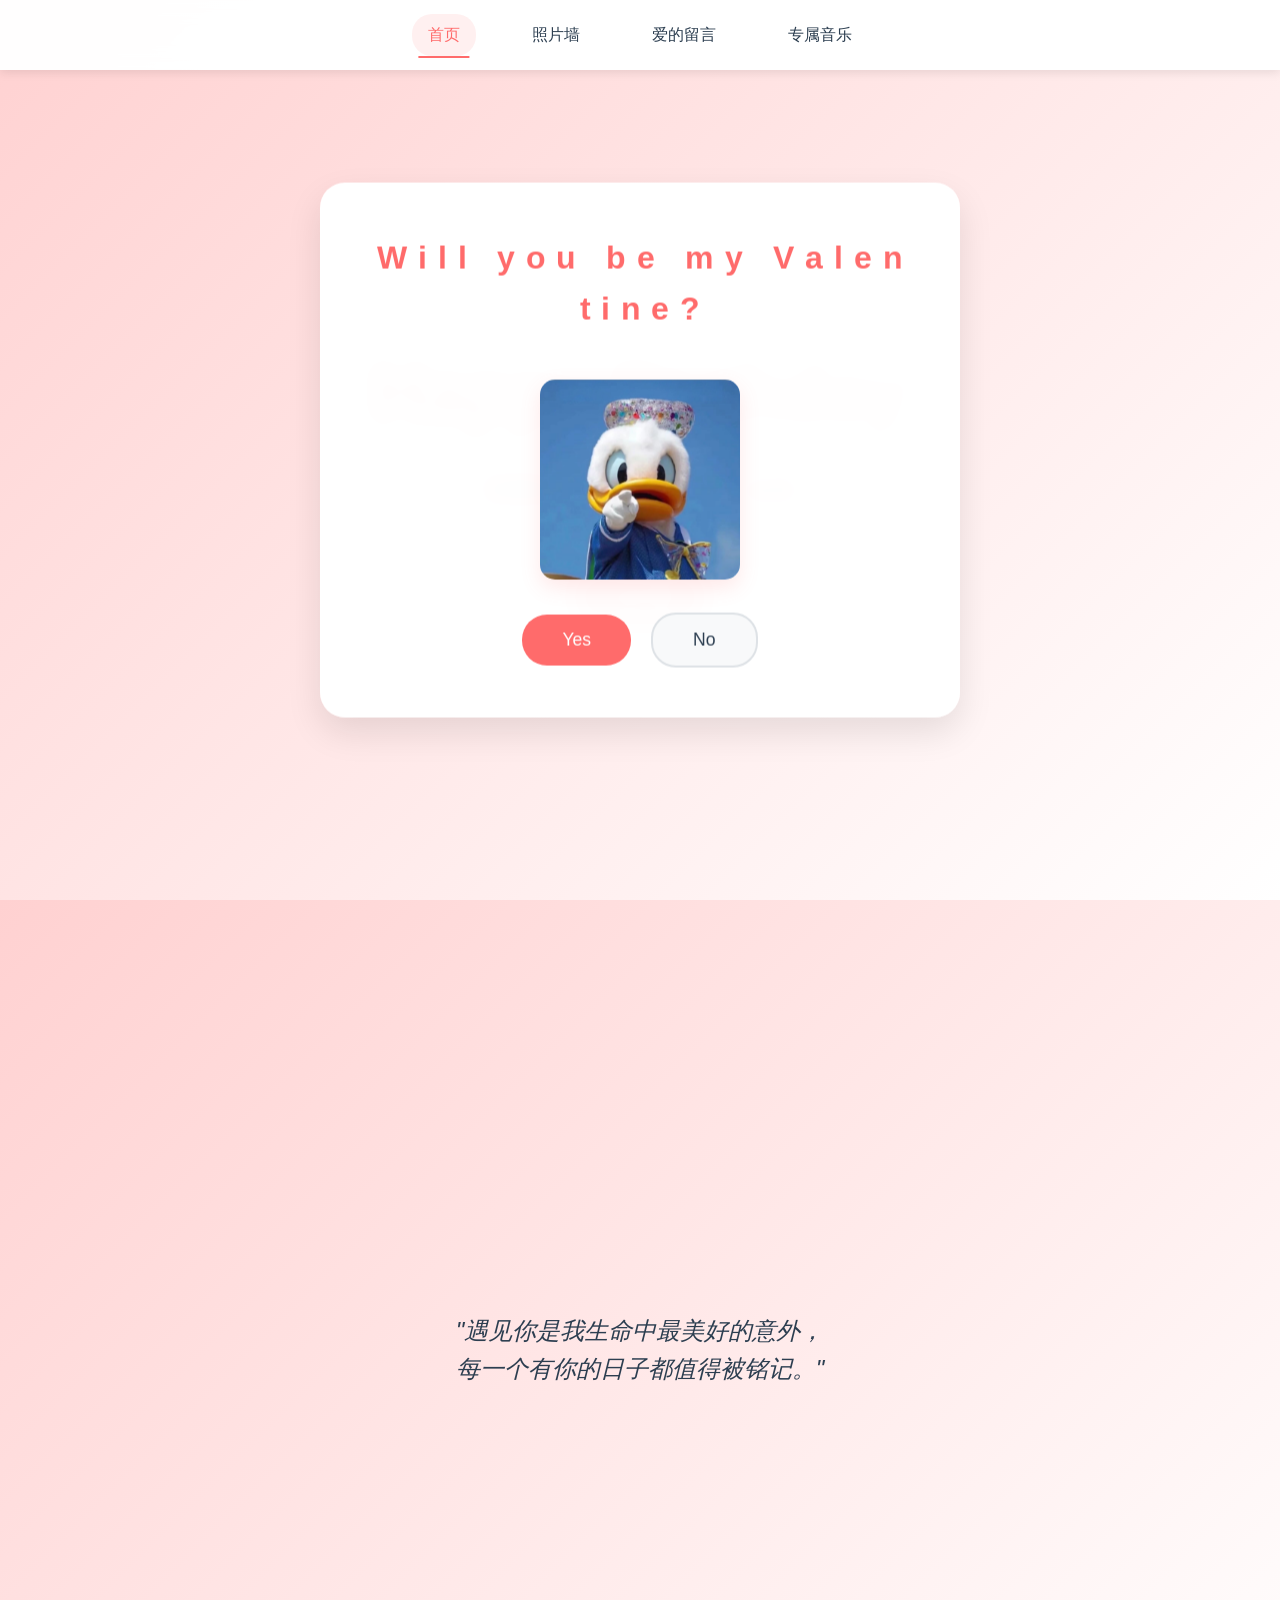
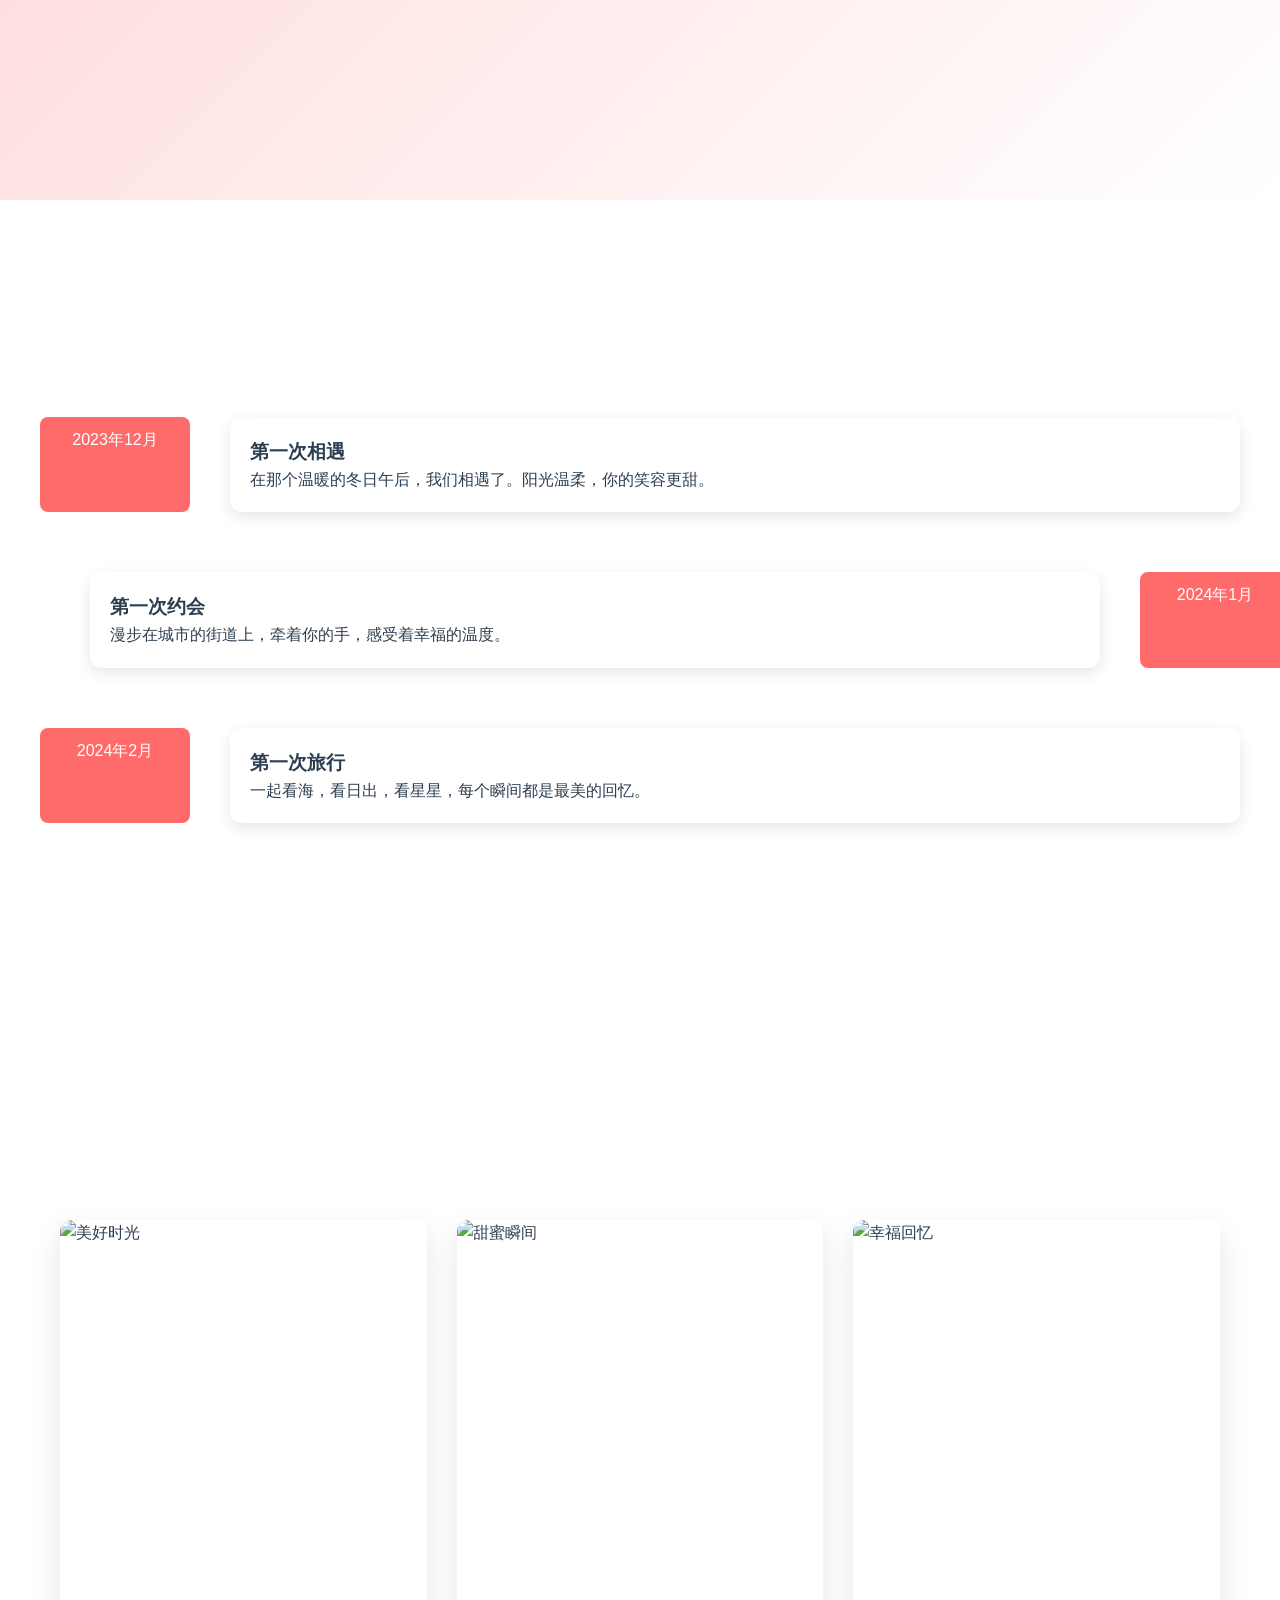
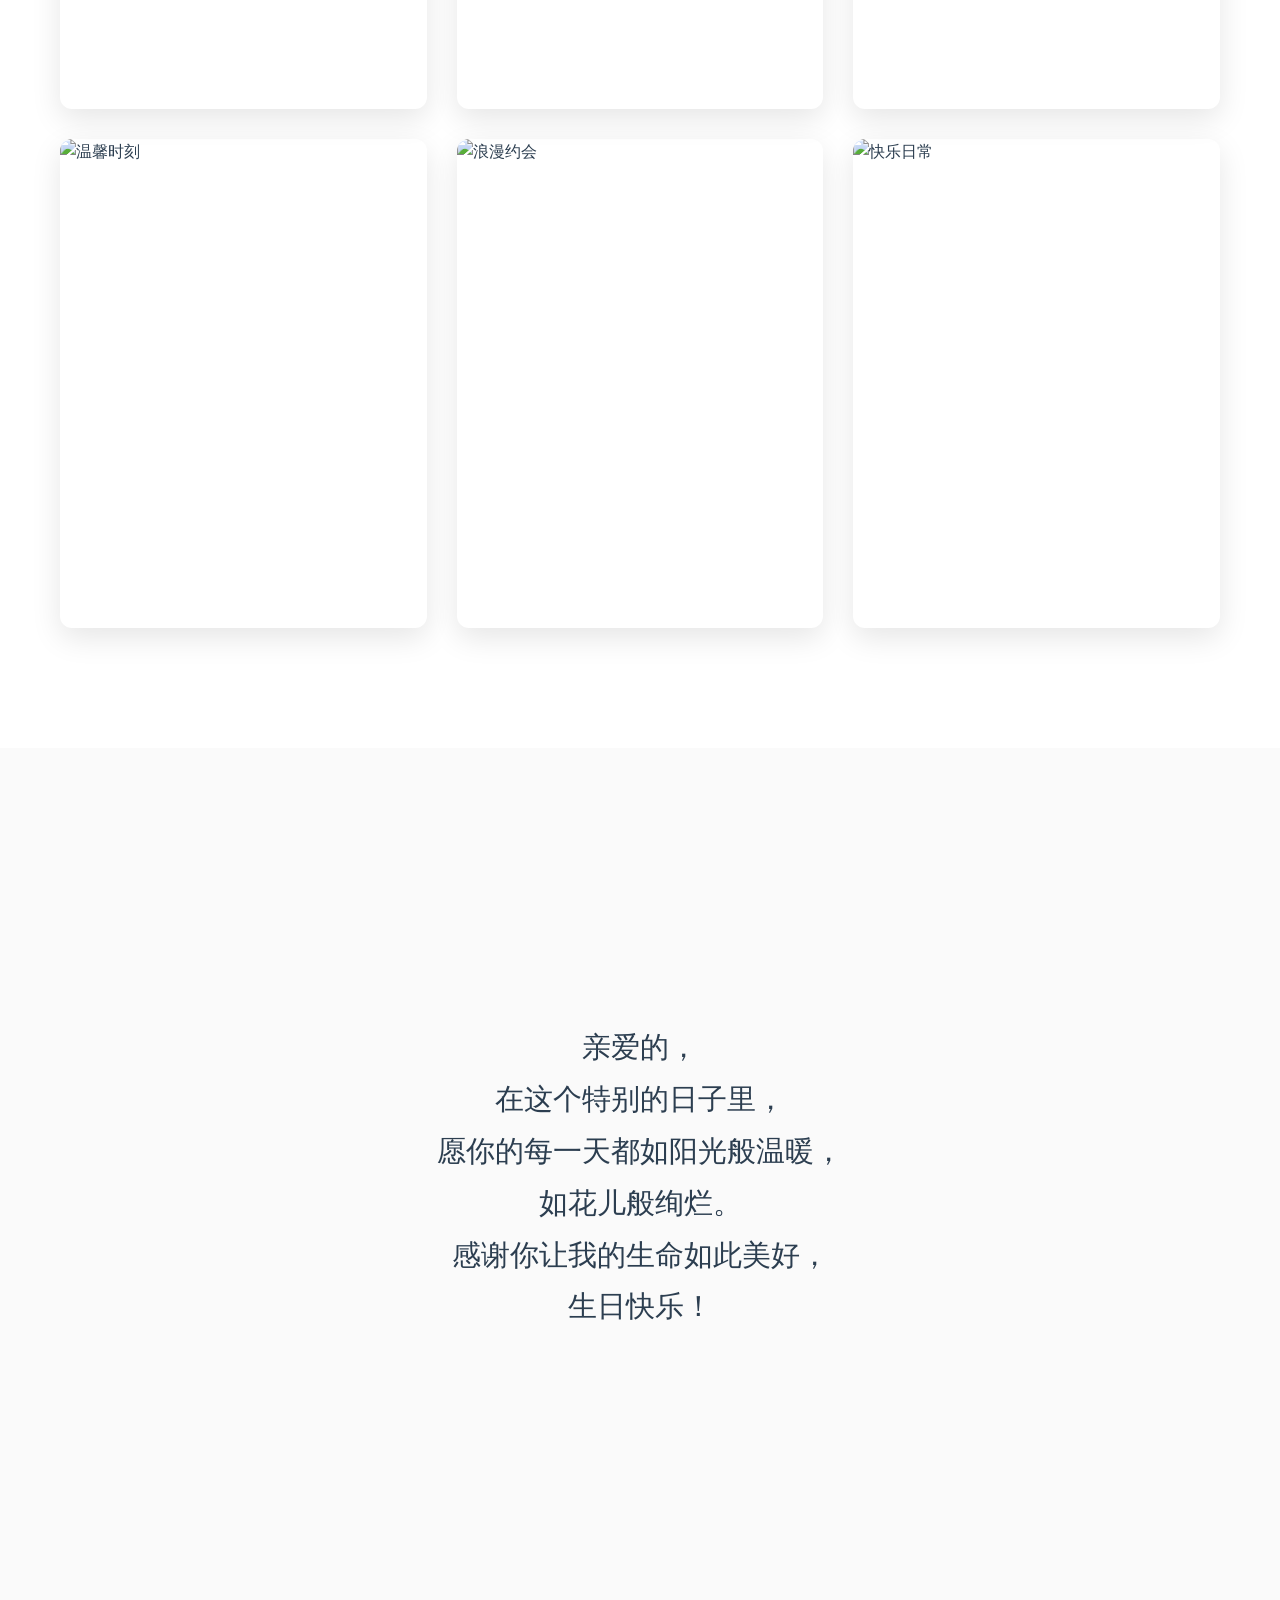
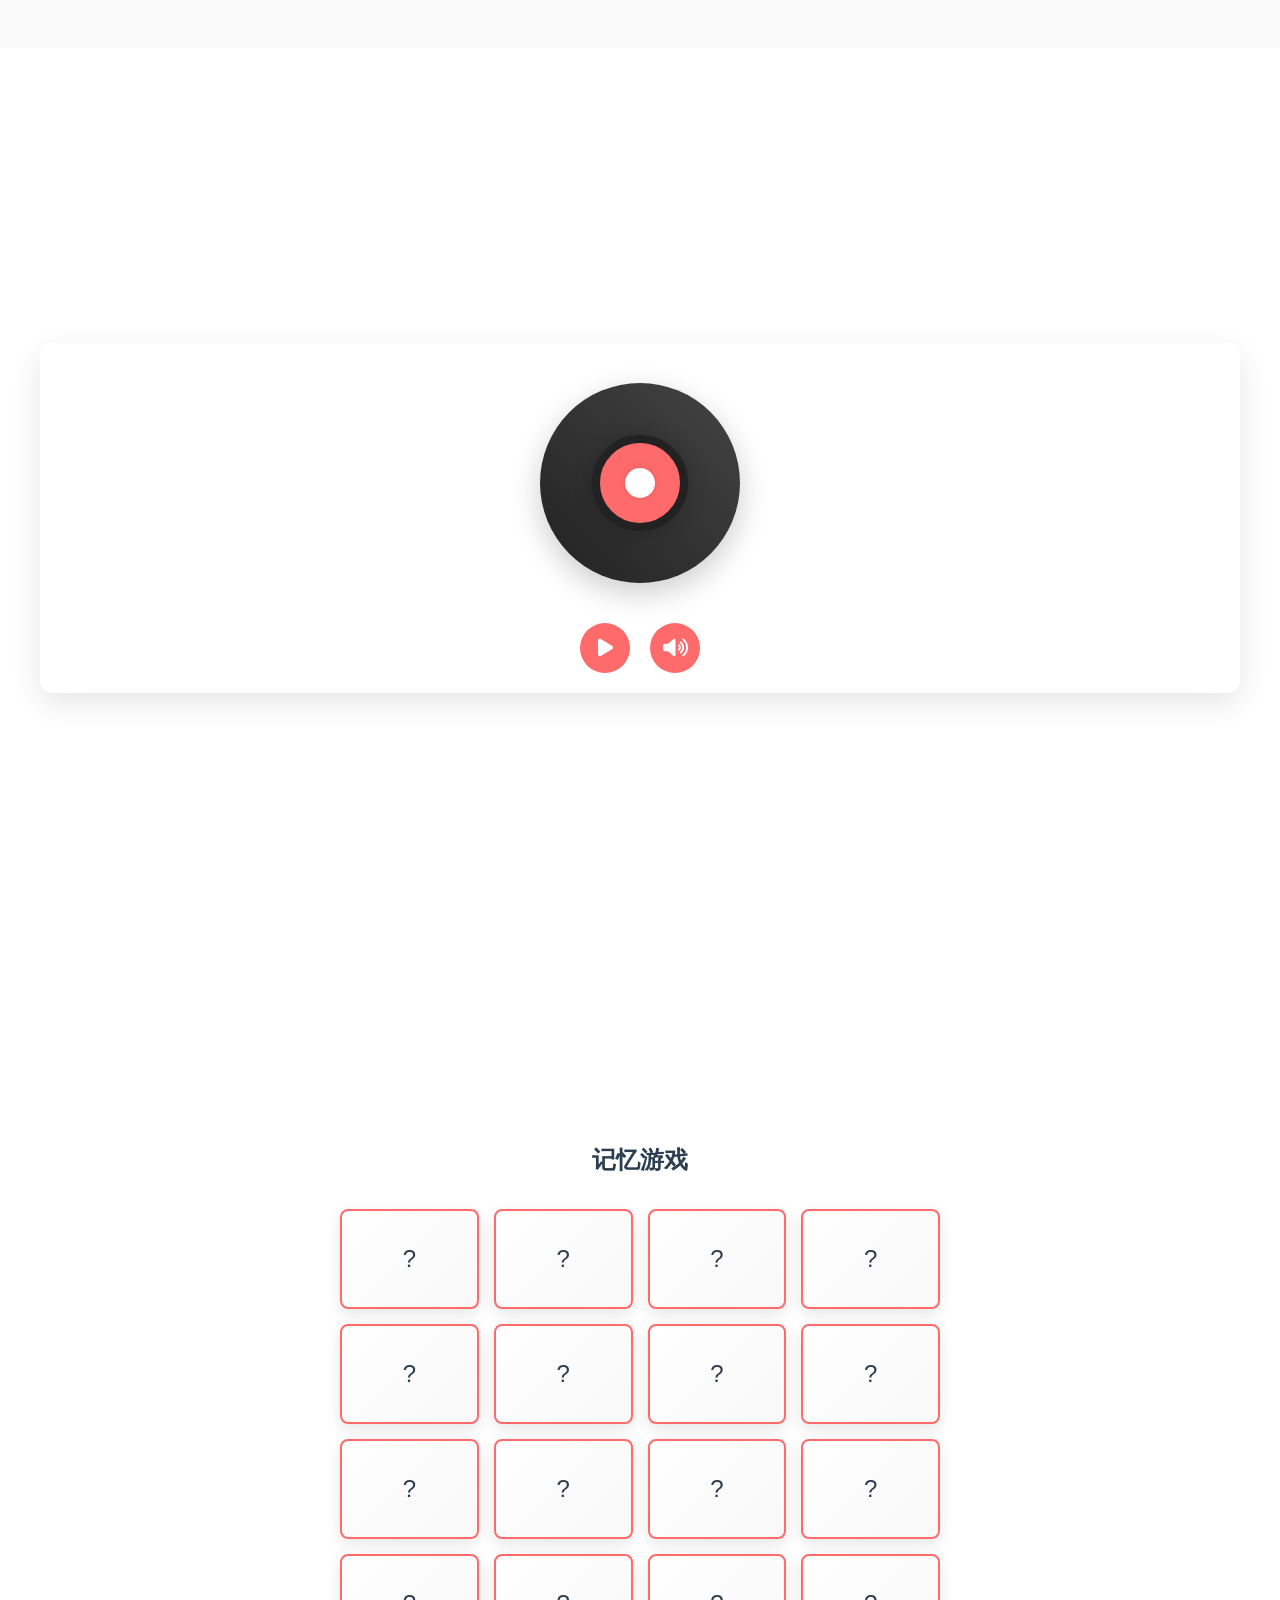
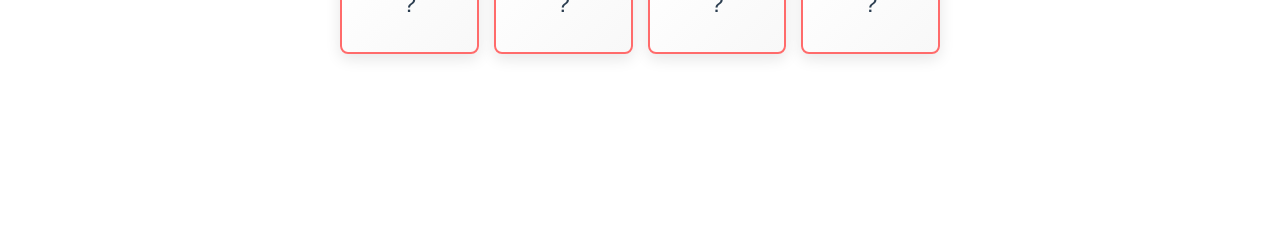
==== commit 3c38d96c: "✨ feat(valentine): 添加情人节选择功能和成功动画，更新样式和图片 - 新增情人节选择界面，包含动态文本和装饰性图片，优化样式以提升用户体验。" ====
--- a/modern-birthday.html
+++ b/modern-birthday.html
@@ -6,6 +6,9 @@
     <meta name="viewport" content="width=device-width, initial-scale=1.0">
     <title>To My Love | Birthday Celebration</title>
     <link rel="stylesheet" href="https://cdnjs.cloudflare.com/ajax/libs/font-awesome/6.0.0/css/all.min.css">
+    <link rel="preconnect" href="https://fonts.googleapis.com">
+    <link rel="preconnect" href="https://fonts.gstatic.com" crossorigin>
+    <link href="https://fonts.googleapis.com/css2?family=Ma+Shan+Zheng&display=swap" rel="stylesheet">
     <style>
         :root {
             --primary-color: #ff6b6b;
@@ -596,11 +599,11 @@
             top: 50%;
             left: 50%;
             transform: translate(-50%, -50%);
-            background: rgba(255, 255, 255, 0.95);
-            padding: 40px;
-            border-radius: 20px;
+            background: rgba(255, 255, 255, 0.98);
+            padding: 50px;
+            border-radius: 25px;
             text-align: center;
-            box-shadow: 0 10px 30px rgba(0, 0, 0, 0.1);
+            box-shadow: 0 15px 35px rgba(0, 0, 0, 0.1);
             backdrop-filter: blur(10px);
             -webkit-backdrop-filter: blur(10px);
             z-index: 1000;
@@ -726,6 +729,94 @@
 
             100% {
                 transform: scale(1);
+            }
+        }
+
+        .valentine-title {
+            font-size: 2.5rem;
+            color: var(--primary-color);
+            margin-bottom: 30px;
+            font-weight: 700;
+            letter-spacing: 1px;
+            display: inline-block;
+        }
+
+        .valentine-title span {
+            display: inline-block;
+            opacity: 0;
+            animation: fadeInRotate 0.8s forwards;
+            transform-origin: center;
+        }
+
+        @keyframes fadeInRotate {
+            0% {
+                opacity: 0;
+                transform: translateY(10px) scale(0.95);
+            }
+
+            100% {
+                opacity: 1;
+                transform: translateY(0) scale(1);
+            }
+        }
+
+        .poem-title {
+            font-family: 'Ma Shan Zheng', cursive;
+            font-size: 2.4rem;
+            color: var(--primary-color);
+            margin-bottom: 20px;
+            text-shadow: 2px 2px 4px rgba(255, 107, 107, 0.15);
+        }
+
+        .poem-text {
+            font-family: 'Ma Shan Zheng', cursive;
+            font-size: 1.8rem;
+            color: var(--text-color);
+            margin-bottom: 30px;
+            opacity: 0.9;
+        }
+
+        /* Add styles for the decorative image */
+        .valentine-image {
+            width: 200px;
+            height: 200px;
+            object-fit: cover;
+            border-radius: 15px;
+            margin: 25px auto;
+            box-shadow: 0 8px 20px rgba(255, 107, 107, 0.15);
+            transform: translateY(20px);
+            opacity: 0;
+            animation: imageAppear 0.8s forwards;
+            animation-delay: 1.5s;
+        }
+
+        @keyframes imageAppear {
+            to {
+                transform: translateY(0);
+                opacity: 1;
+            }
+        }
+
+        /* Add styles for the success image */
+        .success-image {
+            width: 153px;
+            height: 153px;
+            object-fit: cover;
+            border-radius: 12px;
+            margin-bottom: 25px;
+            box-shadow: 0 8px 20px rgba(255, 107, 107, 0.15);
+            animation: imagePulse 2s ease-in-out infinite;
+        }
+
+        @keyframes imagePulse {
+
+            0%,
+            100% {
+                transform: scale(1);
+            }
+
+            50% {
+                transform: scale(1.05);
             }
         }
     </style>
@@ -888,8 +979,34 @@
 
     <!-- Add this right after the body tag -->
     <div class="valentine-choice" id="valentineChoice">
-        <h2>Will you be my Valentine?</h2>
-        <p>亲爱的，愿意成为我的 Valentine 吗？</p>
+        <h2 class="valentine-title">
+            <span style="animation-delay: 0.1s">W</span>
+            <span style="animation-delay: 0.15s">i</span>
+            <span style="animation-delay: 0.2s">l</span>
+            <span style="animation-delay: 0.25s">l</span>
+            <span style="animation-delay: 0.3s">&nbsp;</span>
+            <span style="animation-delay: 0.35s">y</span>
+            <span style="animation-delay: 0.4s">o</span>
+            <span style="animation-delay: 0.45s">u</span>
+            <span style="animation-delay: 0.5s">&nbsp;</span>
+            <span style="animation-delay: 0.55s">b</span>
+            <span style="animation-delay: 0.6s">e</span>
+            <span style="animation-delay: 0.65s">&nbsp;</span>
+            <span style="animation-delay: 0.7s">m</span>
+            <span style="animation-delay: 0.75s">y</span>
+            <span style="animation-delay: 0.8s">&nbsp;</span>
+            <span style="animation-delay: 0.85s">V</span>
+            <span style="animation-delay: 0.9s">a</span>
+            <span style="animation-delay: 0.95s">l</span>
+            <span style="animation-delay: 1.0s">e</span>
+            <span style="animation-delay: 1.05s">n</span>
+            <span style="animation-delay: 1.1s">t</span>
+            <span style="animation-delay: 1.15s">i</span>
+            <span style="animation-delay: 1.2s">n</span>
+            <span style="animation-delay: 1.25s">e</span>
+            <span style="animation-delay: 1.3s">?</span>
+        </h2>
+        <img src="assets/figure1.jpg" alt="Decorative Valentine" class="valentine-image">
         <div class="choice-buttons">
             <button class="choice-btn yes" onclick="acceptValentine()">Yes</button>
             <button class="choice-btn no" id="noBtn">No</button>
@@ -897,9 +1014,9 @@
     </div>
 
     <div class="valentine-success" id="valentineSuccess">
-        <div class="heart-icon">❤️</div>
-        <h2>太棒了！</h2>
-        <p>你让我成为世界上最幸福的人！</p>
+        <img src="assets/figure2.jpg" alt="Success Image" class="success-image">
+        <h2 class="poem-title">最是难得朦胧意</h2>
+        <p class="poem-text">扰人心神莫下流</p>
         <button class="choice-btn yes" onclick="closeValentineSuccess()">继续浏览</button>
     </div>
 
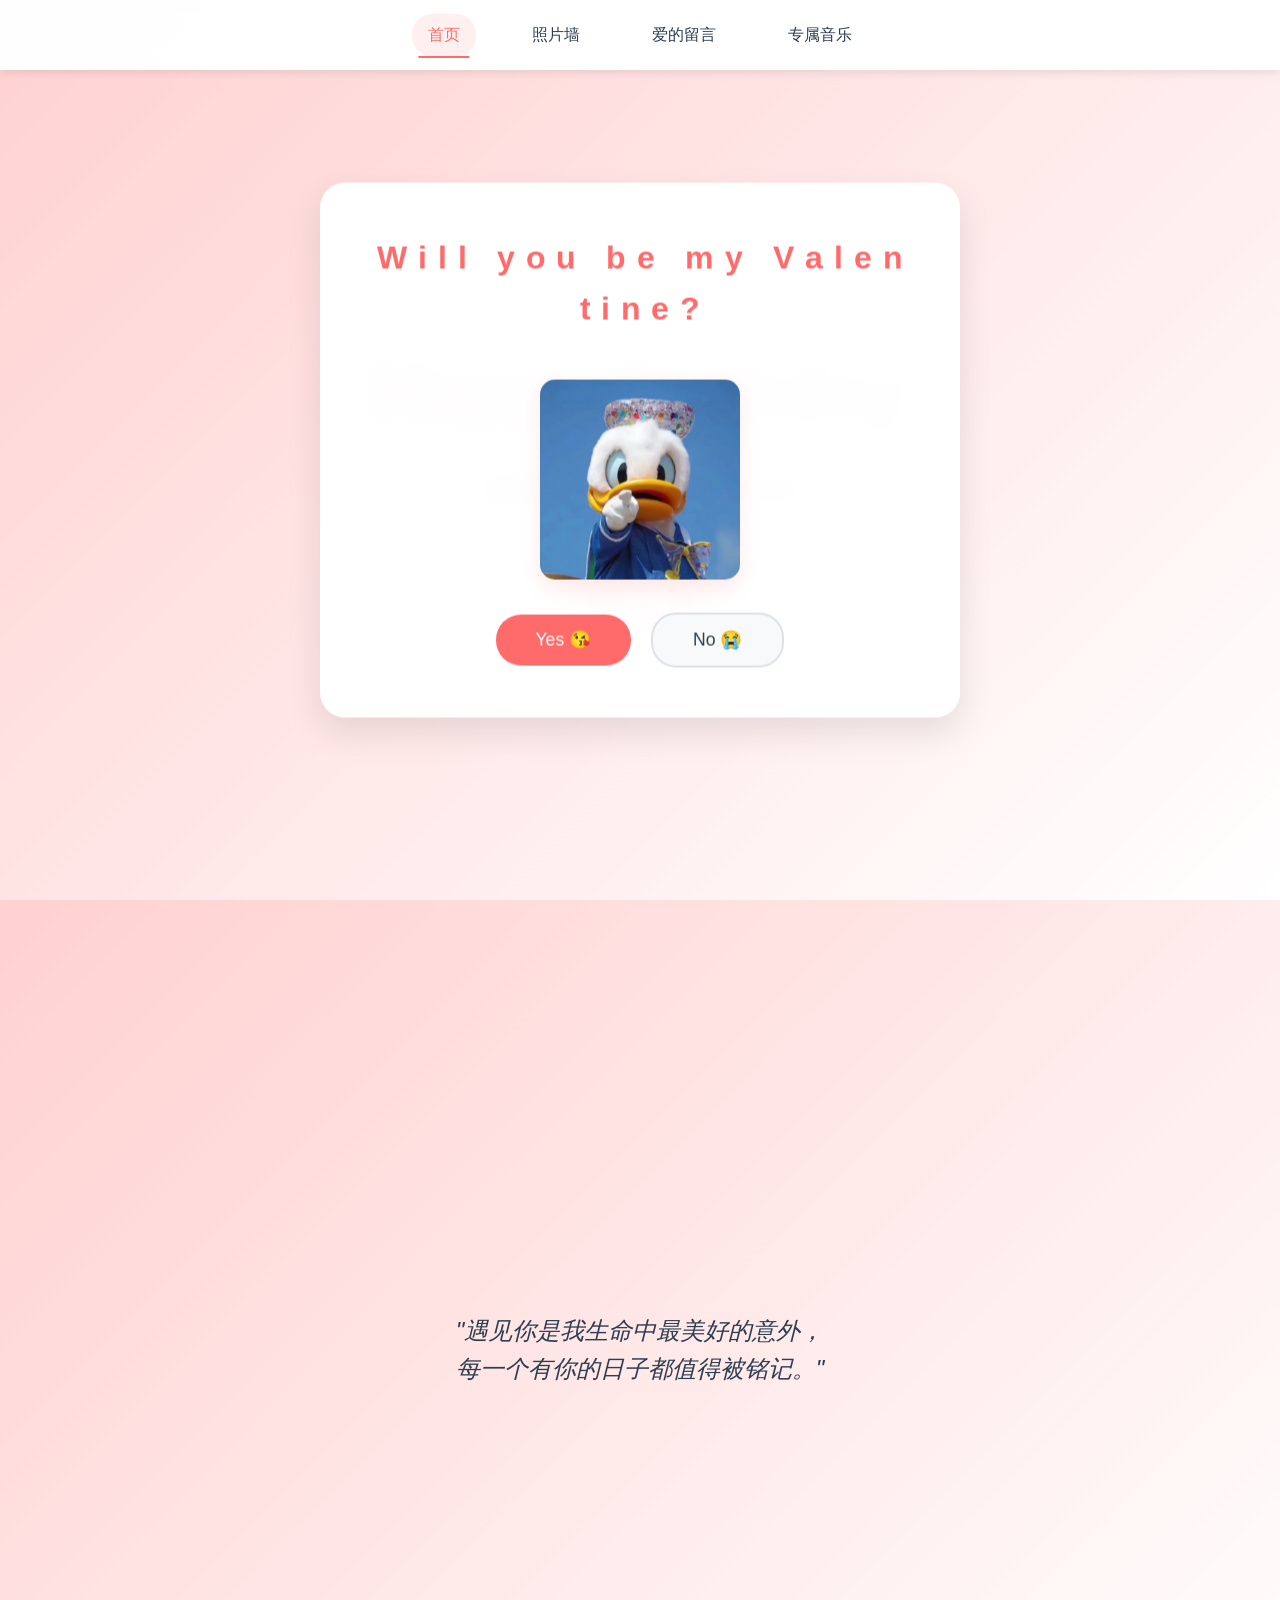
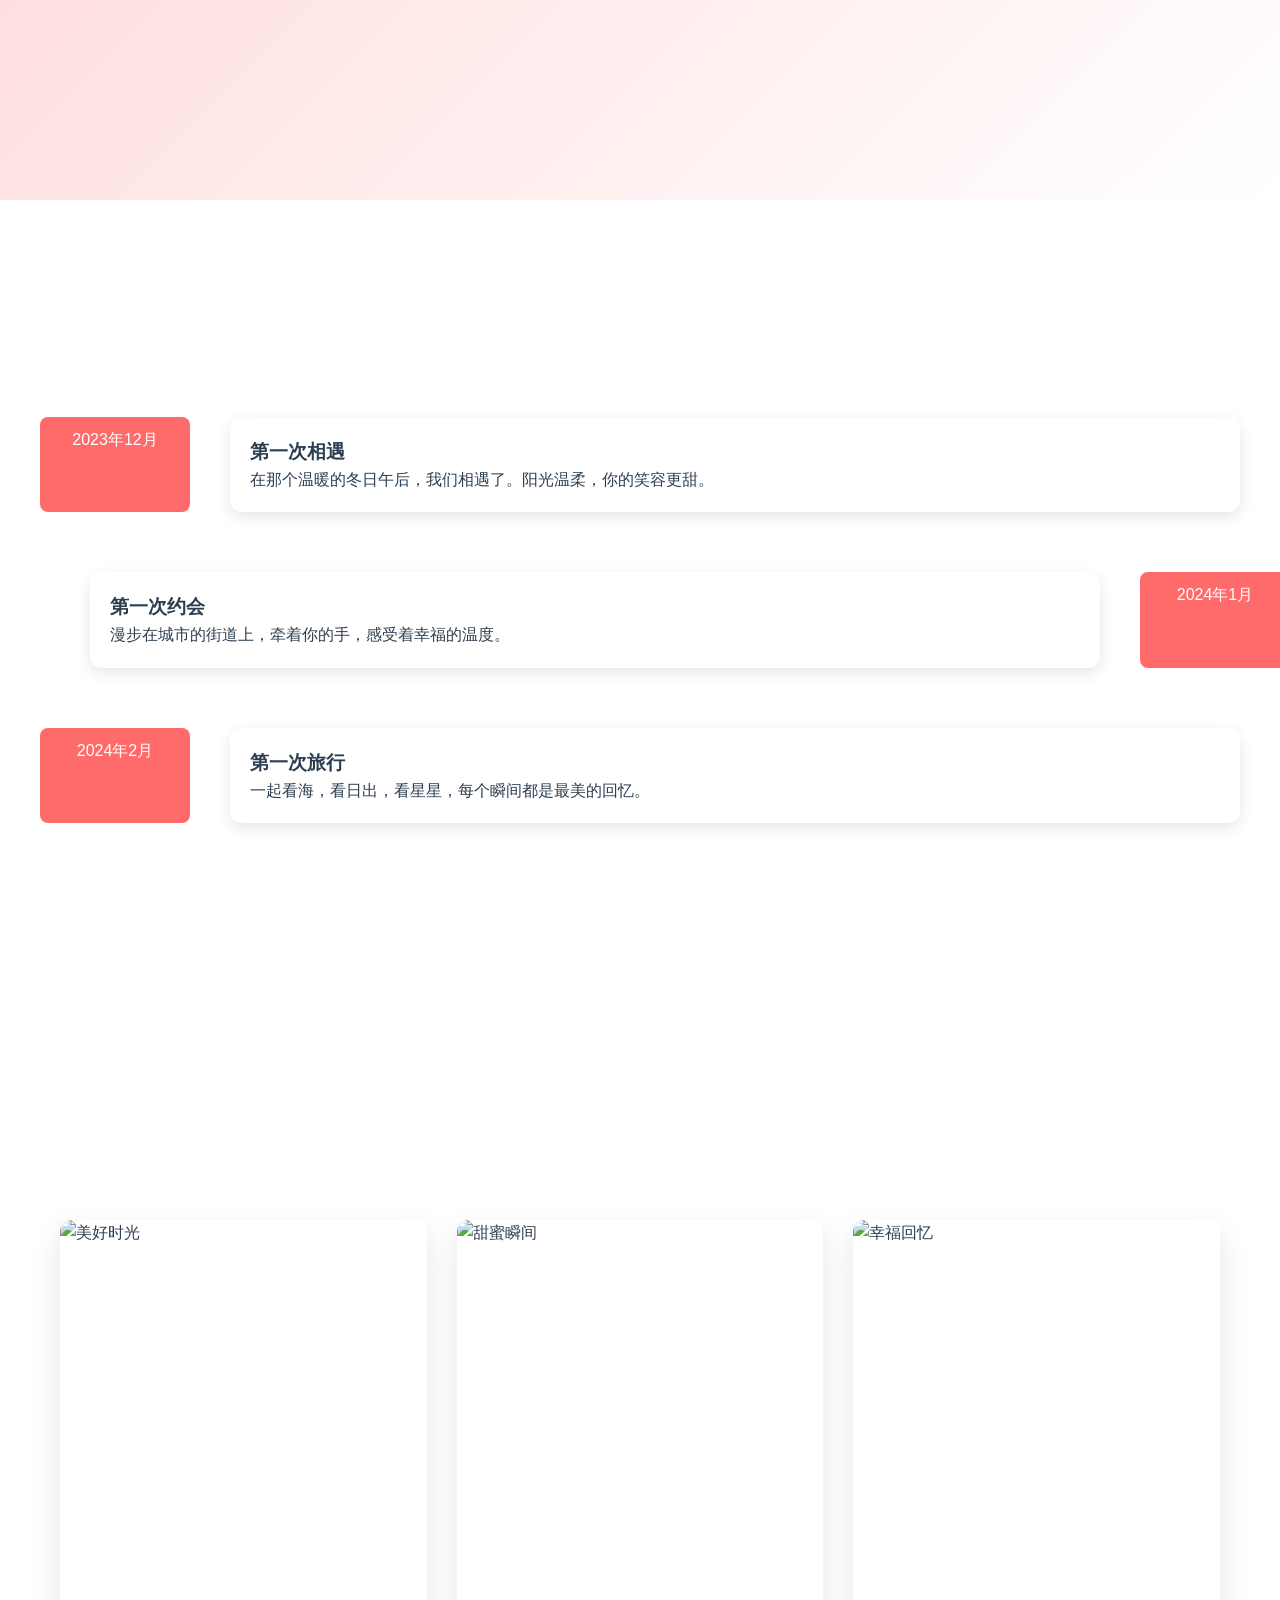
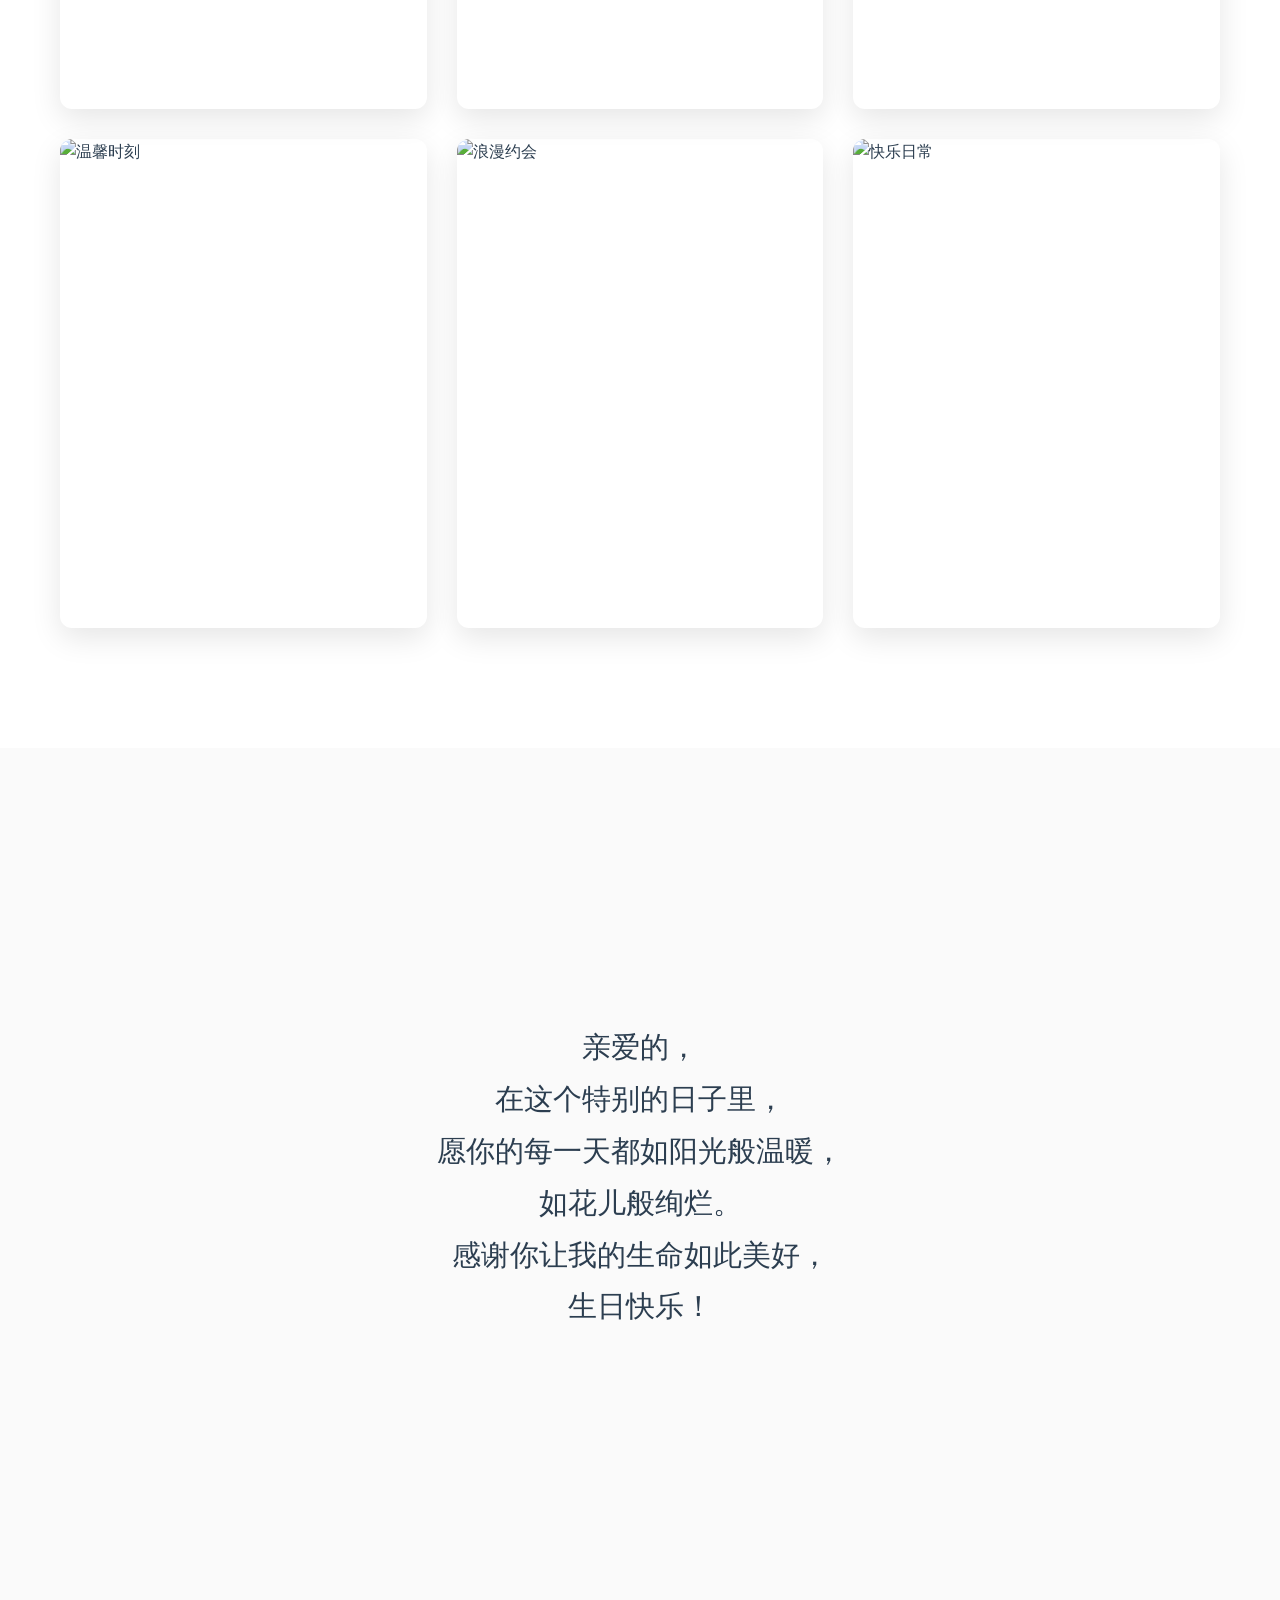
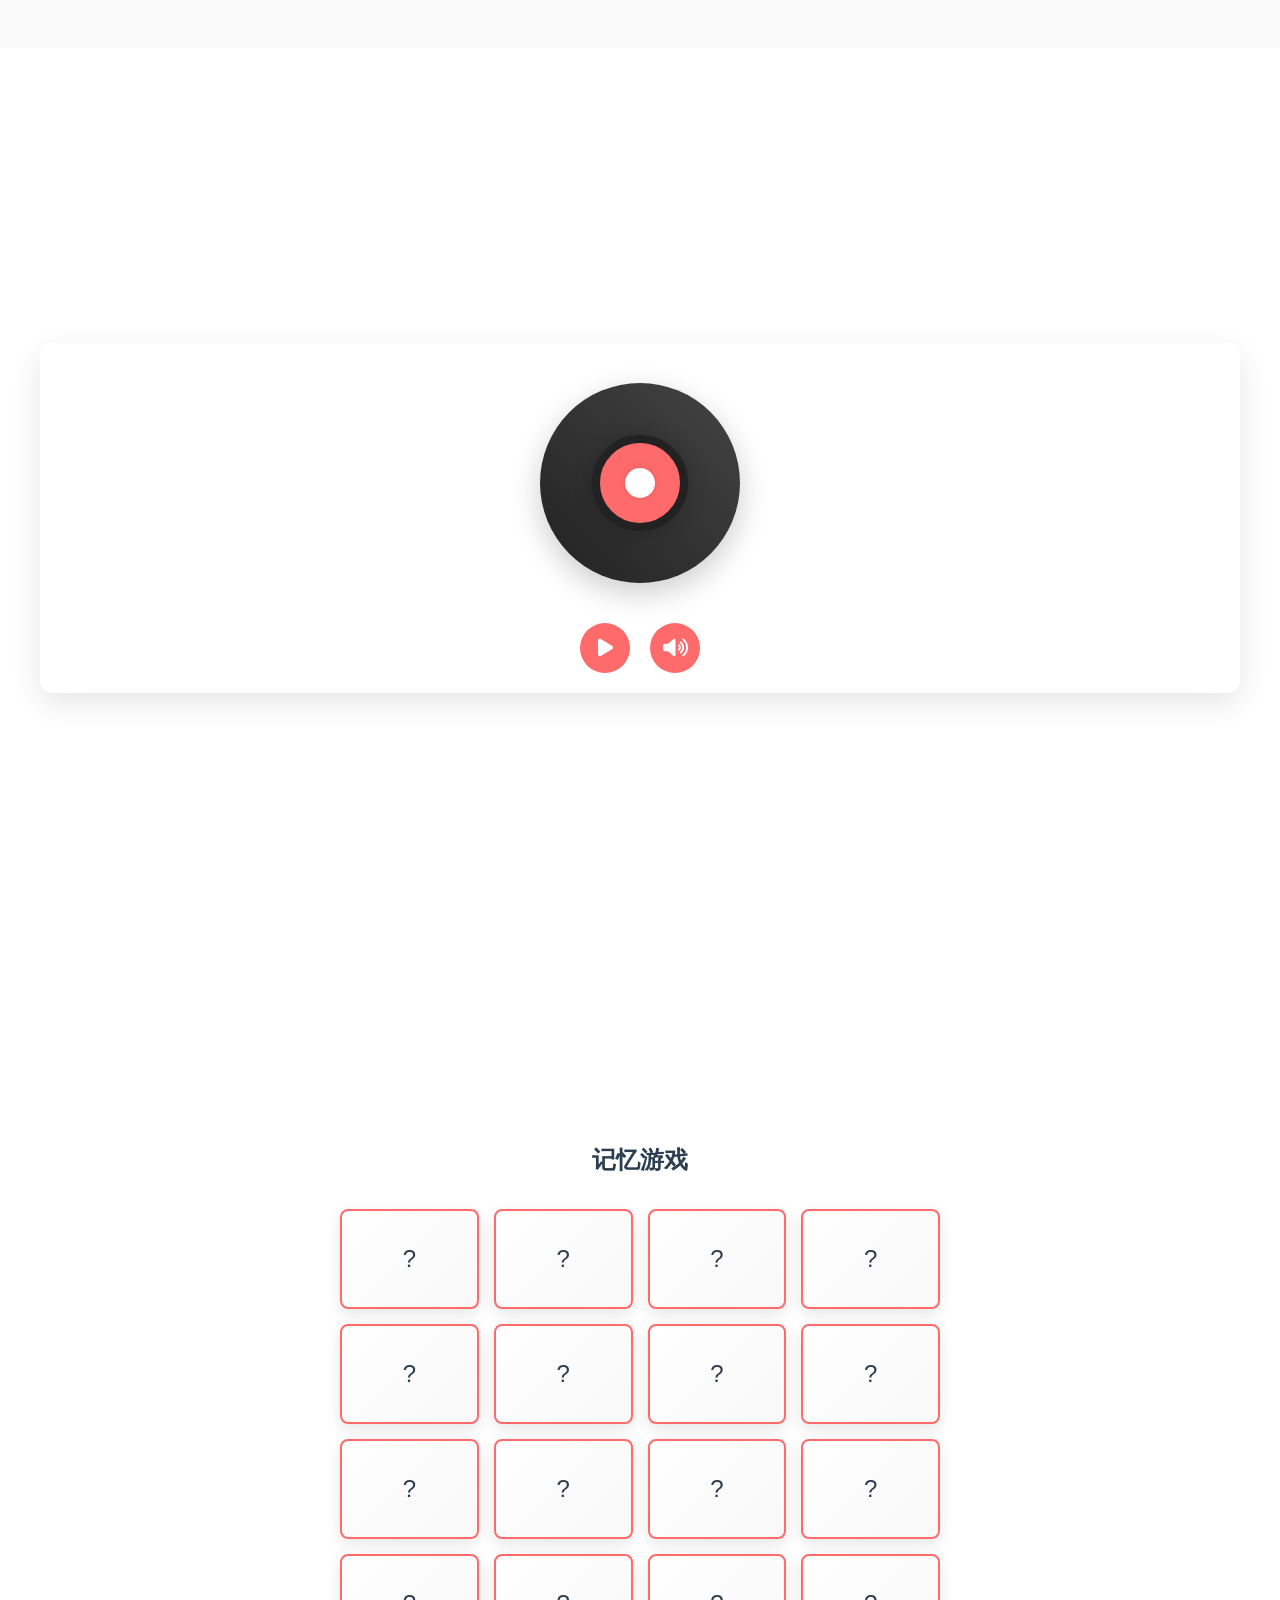
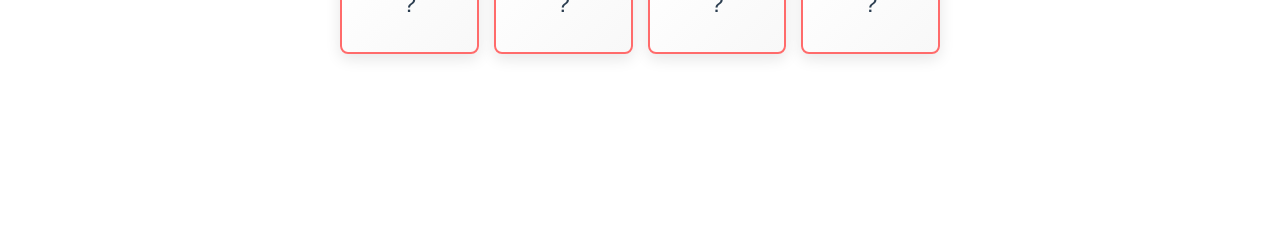
==== commit 3dd3c4e9: "🦄 refactor(valentine): 更新“否”按钮的样式和移动逻辑，增强用户体验 - 调整“否”按钮的文本，增加表情符号以提升互动性 - 修改按钮随机移动的距离，确保与当前位置的距离至少为1" ====
--- a/modern-birthday.html
+++ b/modern-birthday.html
@@ -660,6 +660,11 @@
             background: #f8f9fa;
             color: var(--text-color);
             border: 2px solid #dee2e6;
+            transform: translate(0, 0);
+            will-change: transform;
+            transition: transform 0.15s ease-out;
+            position: relative;
+            z-index: 1002;
         }
 
         .choice-btn.no:hover {
@@ -816,7 +821,7 @@
             }
 
             50% {
-                transform: scale(1.05);
+                transform: scale(1.1);
             }
         }
     </style>
@@ -1008,8 +1013,8 @@
         </h2>
         <img src="assets/figure1.jpg" alt="Decorative Valentine" class="valentine-image">
         <div class="choice-buttons">
-            <button class="choice-btn yes" onclick="acceptValentine()">Yes</button>
-            <button class="choice-btn no" id="noBtn">No</button>
+            <button class="choice-btn yes" onclick="acceptValentine()">Yes 😘</button>
+            <button class="choice-btn no" id="noBtn">No 😭</button>
         </div>
     </div>
 
@@ -1291,6 +1296,7 @@
         const valentineChoice = document.getElementById('valentineChoice');
         const valentineSuccess = document.getElementById('valentineSuccess');
         const noBtn = document.getElementById('noBtn');
+        let noBtnHoverCount = 0;
 
         // Show Valentine choice after a short delay
         setTimeout(() => {
@@ -1299,13 +1305,101 @@
 
         // Move the No button when mouse approaches
         noBtn.addEventListener('mouseover', () => {
-            const x = Math.random() * (window.innerWidth - noBtn.offsetWidth);
-            const y = Math.random() * (window.innerHeight - noBtn.offsetHeight);
-
-            // Ensure the button stays within viewport
-            noBtn.style.position = 'fixed';
-            noBtn.style.left = Math.min(Math.max(0, x), window.innerWidth - noBtn.offsetWidth) + 'px';
-            noBtn.style.top = Math.min(Math.max(0, y), window.innerHeight - noBtn.offsetHeight) + 'px';
+            noBtnHoverCount++;
+
+            // 获取视口尺寸和按钮尺寸
+            const viewportWidth = window.innerWidth;
+            const viewportHeight = window.innerHeight;
+            const btnWidth = noBtn.offsetWidth;
+            const btnHeight = noBtn.offsetHeight;
+
+            // 计算500px正方形区域的位置（居中）
+            const containerWidth = 500;
+            const containerHeight = 500;
+            const containerLeft = (viewportWidth - containerWidth) / 2;
+            const containerTop = (viewportHeight - containerHeight) / 2;
+
+            // 在第10次移动时显示消息
+            if (noBtnHoverCount === 10) {
+                const messageDiv = document.createElement('div');
+                messageDiv.id = 'noButtonMessage';
+                messageDiv.style.position = 'fixed';
+                messageDiv.style.padding = '10px 15px';
+                messageDiv.style.background = 'rgba(255, 255, 255, 0.9)';
+                messageDiv.style.border = '1px solid var(--primary-color)';
+                messageDiv.style.borderRadius = '8px';
+                messageDiv.style.boxShadow = '0 2px 10px rgba(0, 0, 0, 0.1)';
+                messageDiv.style.zIndex = '1001';
+                messageDiv.style.fontSize = '14px';
+                messageDiv.style.color = 'var(--primary-color)';
+                messageDiv.textContent = '真的这么坚定嘛，那我马上就站住不跑了';
+                document.body.appendChild(messageDiv);
+
+                // 将消息定位在按钮旁边
+                const btnRect = noBtn.getBoundingClientRect();
+                messageDiv.style.left = `${btnRect.right + 10}px`;
+                messageDiv.style.top = `${btnRect.top}px`;
+
+                // 3秒后移除消息
+                setTimeout(() => {
+                    messageDiv.remove();
+                }, 3000);
+            }
+
+            if (noBtnHoverCount <= 15) {
+                // 获取当前按钮位置
+                const currentX = noBtn.offsetLeft;
+                const currentY = noBtn.offsetTop;
+
+                // 生成新位置，确保与当前位置的距离至少为150px
+                let newX, newY, distance;
+                let attempts = 0;
+                const maxAttempts = 50; // 防止无限循环
+
+                do {
+                    newX = Math.random() * (containerWidth - btnWidth) + containerLeft;
+                    newY = Math.random() * (containerHeight - btnHeight) + containerTop;
+                    distance = Math.sqrt(Math.pow(newX - currentX, 2) + Math.pow(newY - currentY, 2));
+                    attempts++;
+                } while (distance < 150 && attempts < maxAttempts);
+
+                // 如果找不到合适的位置，就选择最远的位置
+                if (attempts >= maxAttempts) {
+                    // 计算四个角落的位置
+                    const corners = [
+                        { x: containerLeft, y: containerTop },
+                        { x: containerLeft + containerWidth - btnWidth, y: containerTop },
+                        { x: containerLeft, y: containerTop + containerHeight - btnHeight },
+                        { x: containerLeft + containerWidth - btnWidth, y: containerTop + containerHeight - btnHeight }
+                    ];
+
+                    // 选择最远的角落
+                    let maxDistance = 0;
+                    let bestCorner = corners[0];
+
+                    corners.forEach(corner => {
+                        const cornerDistance = Math.sqrt(
+                            Math.pow(corner.x - currentX, 2) +
+                            Math.pow(corner.y - currentY, 2)
+                        );
+                        if (cornerDistance > maxDistance) {
+                            maxDistance = cornerDistance;
+                            bestCorner = corner;
+                        }
+                    });
+
+                    newX = bestCorner.x;
+                    newY = bestCorner.y;
+                }
+
+                // 使用 transform 进行移动，保持按钮形状稳定
+                const translateX = newX - currentX;
+                const translateY = newY - currentY;
+                noBtn.style.transform = `translate(${translateX}px, ${translateY}px)`;
+            } else {
+                // 超过15次后，移除按钮
+                noBtn.style.display = 'none';
+            }
         });
 
         function acceptValentine() {
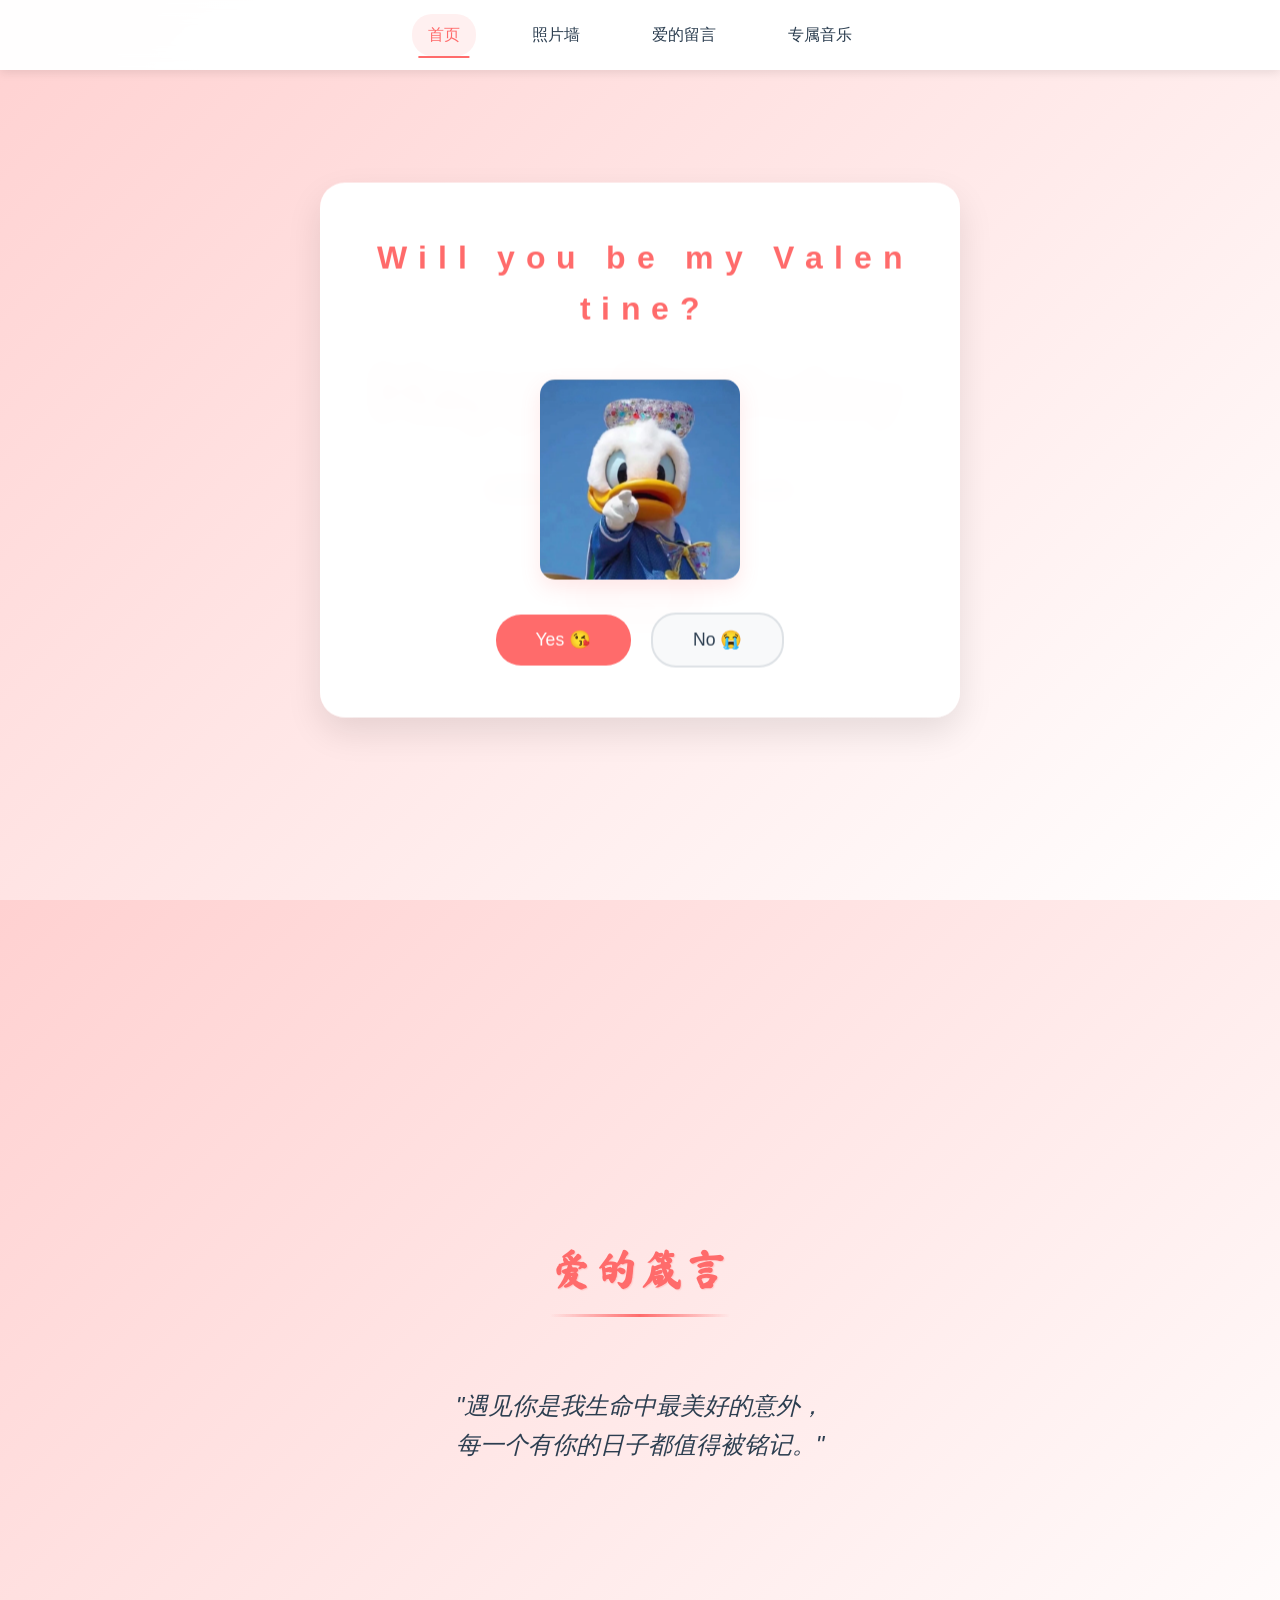
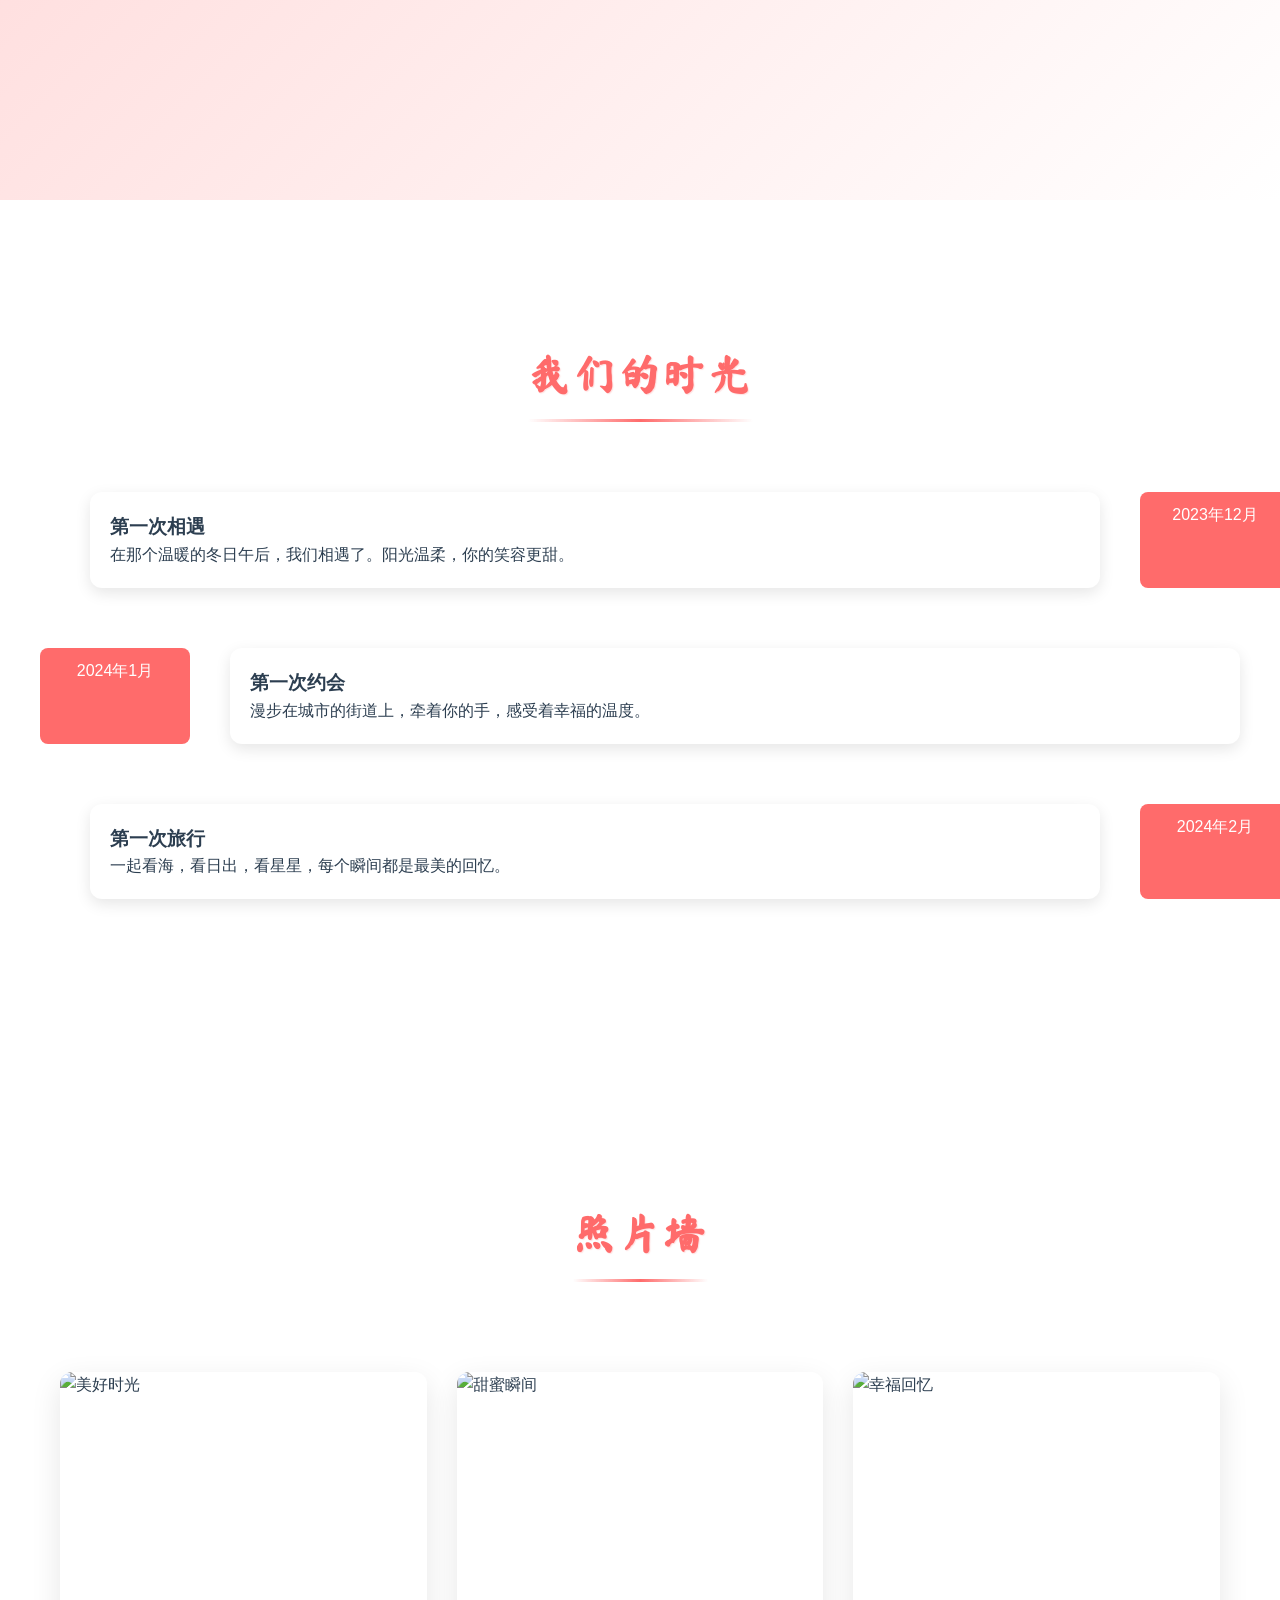
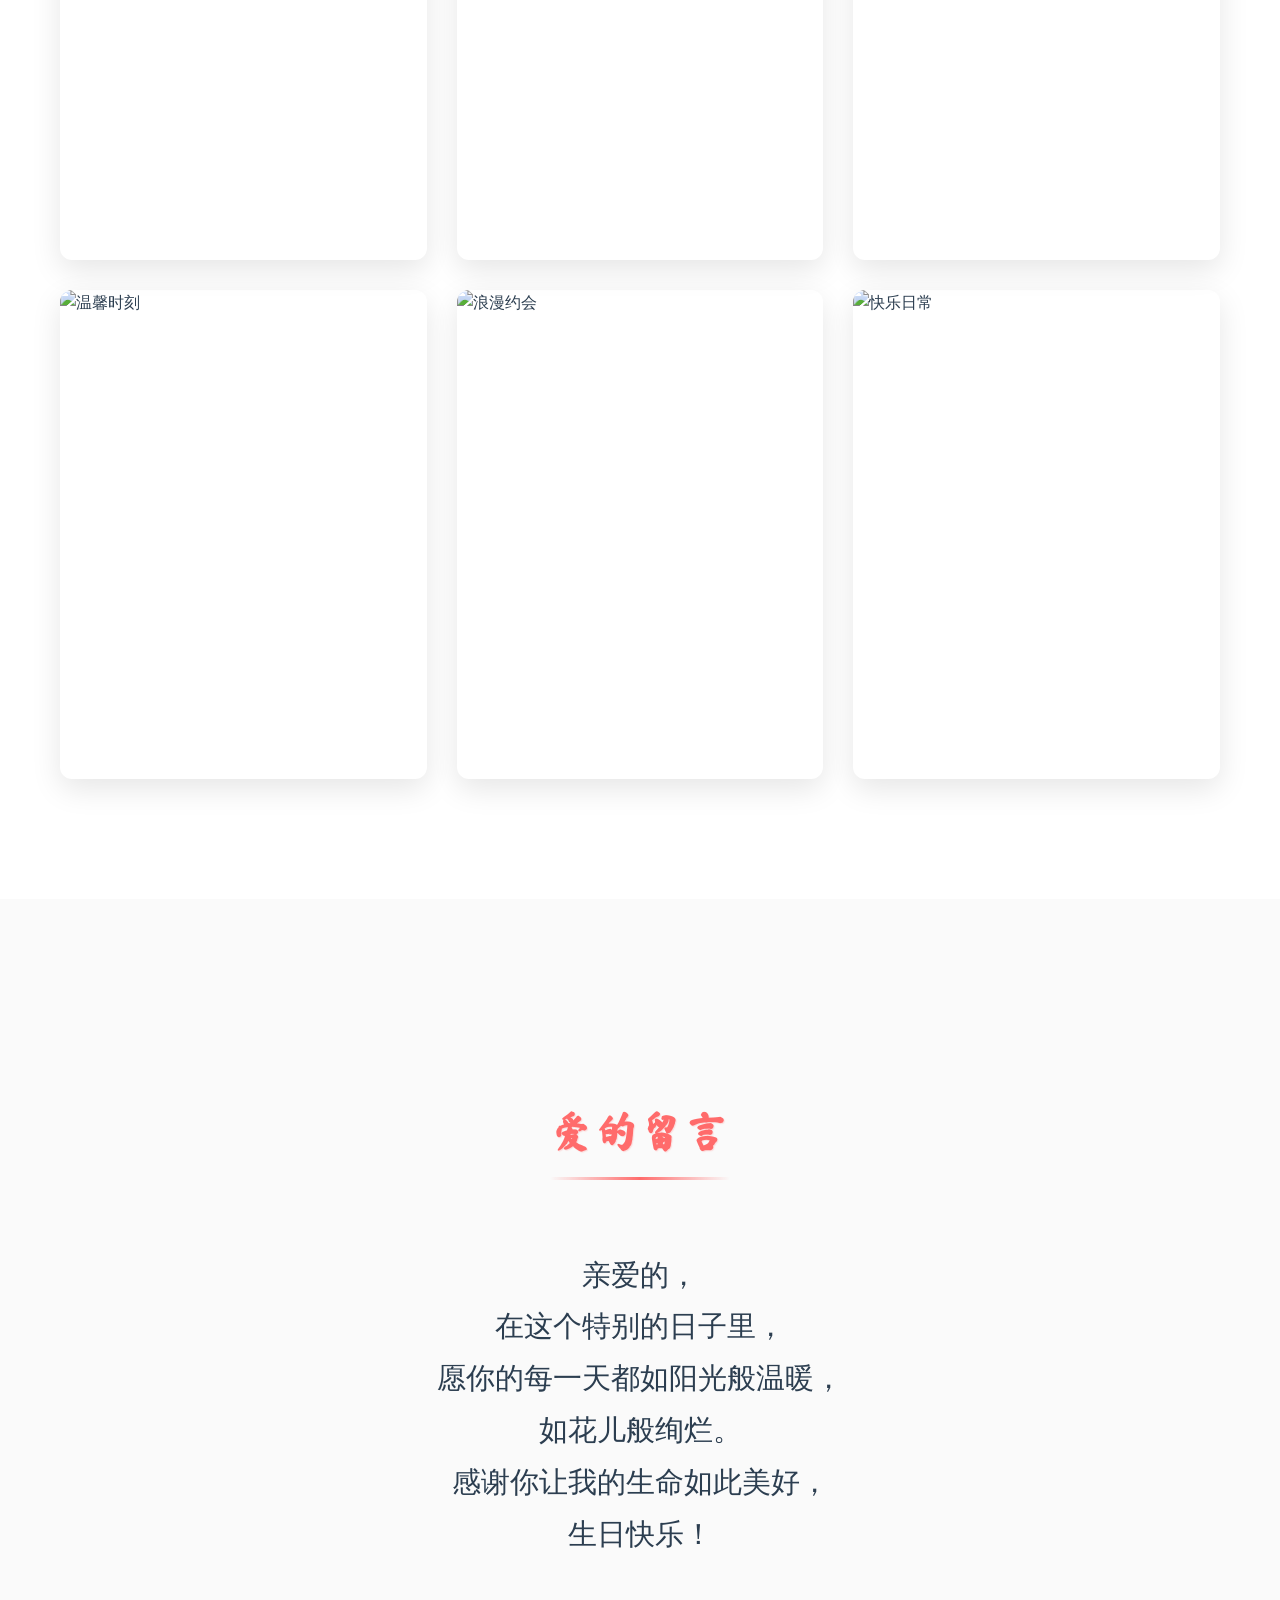
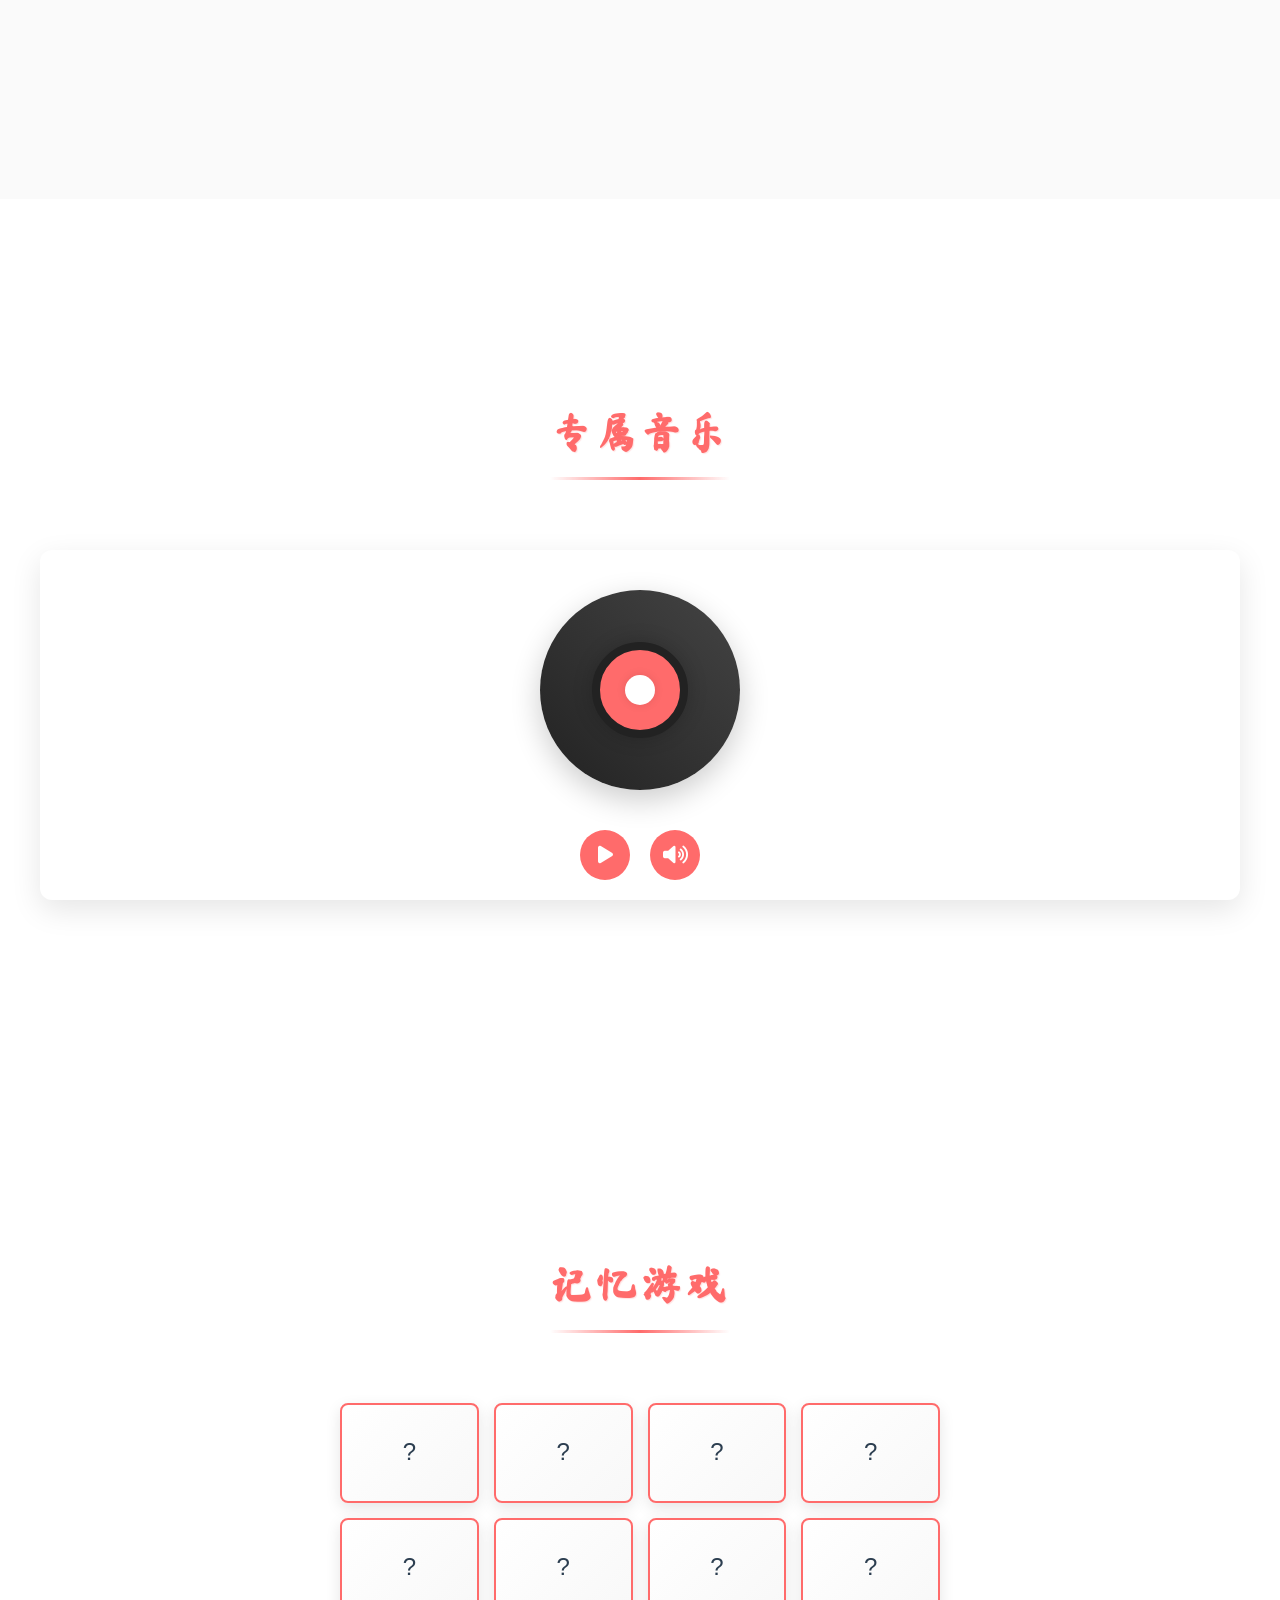
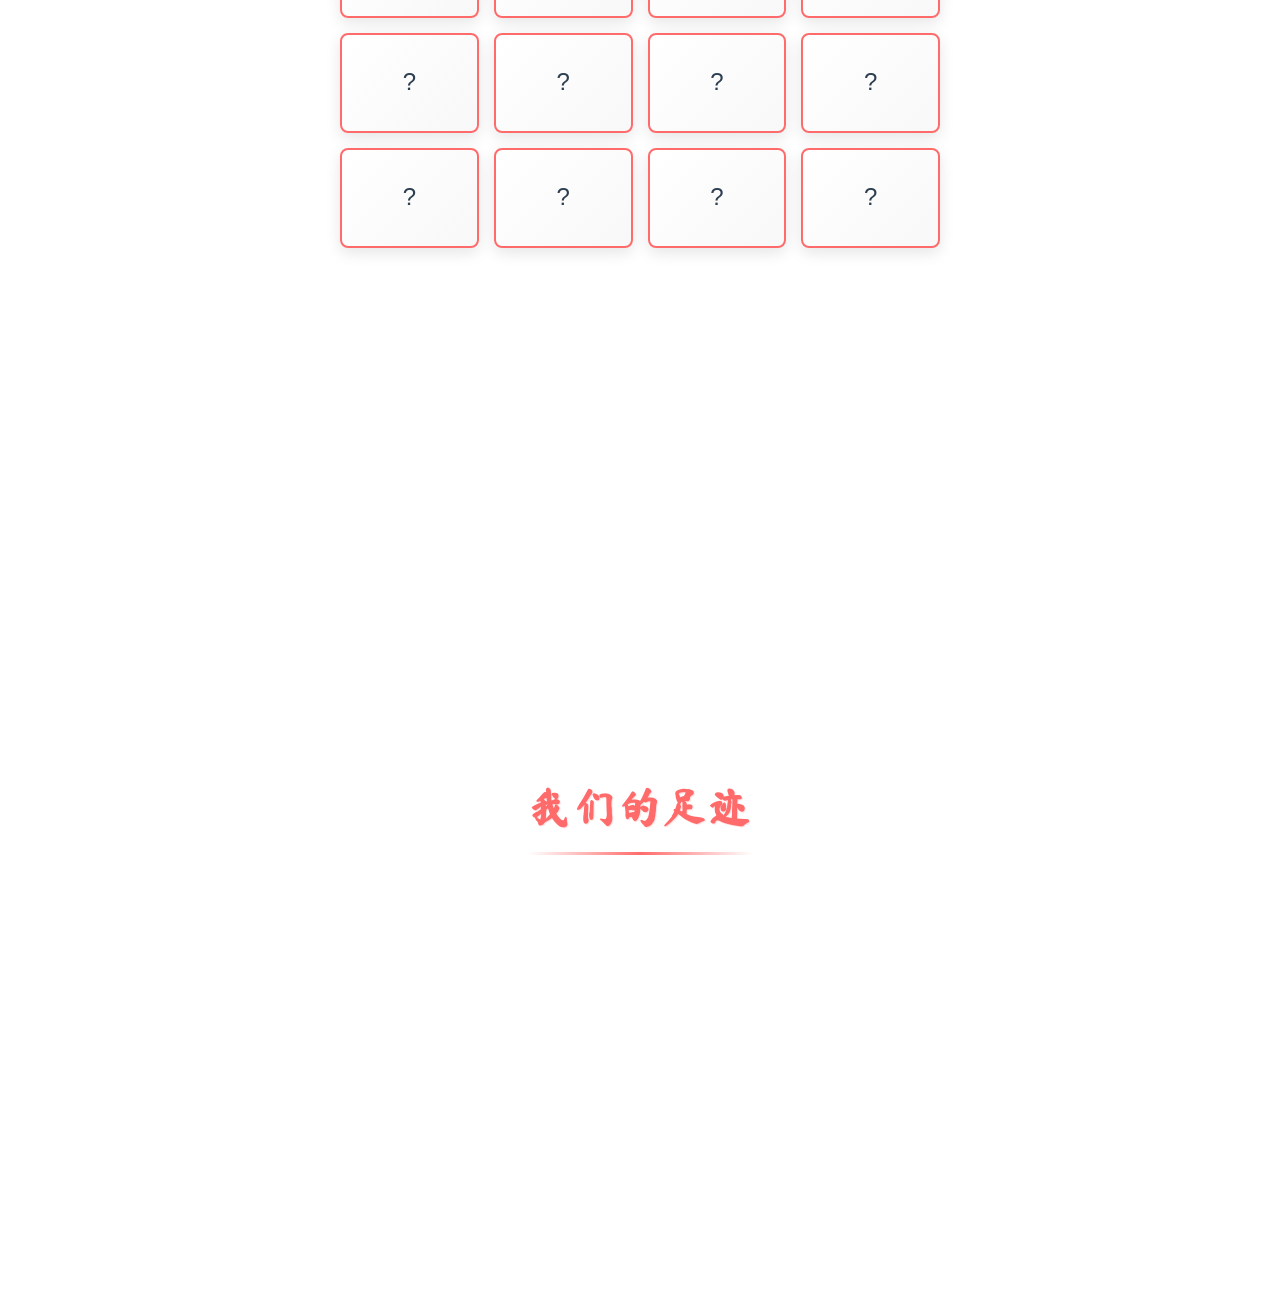
==== commit 1bb0d35c: "✨ feat(birthday): 添加统一标题样式和多个标题容器 - 更新字体链接以包含新字体 - 为多个部分添加统一的标题样式，增强页面视觉效果 - 在各个章节中添加标题容器，提升内容结构和可读性" ====
--- a/modern-birthday.html
+++ b/modern-birthday.html
@@ -8,7 +8,8 @@
     <link rel="stylesheet" href="https://cdnjs.cloudflare.com/ajax/libs/font-awesome/6.0.0/css/all.min.css">
     <link rel="preconnect" href="https://fonts.googleapis.com">
     <link rel="preconnect" href="https://fonts.gstatic.com" crossorigin>
-    <link href="https://fonts.googleapis.com/css2?family=Ma+Shan+Zheng&display=swap" rel="stylesheet">
+    <link href="https://fonts.googleapis.com/css2?family=Ma+Shan+Zheng&family=Dancing+Script:wght@500;700&display=swap"
+        rel="stylesheet">
     <style>
         :root {
             --primary-color: #ff6b6b;
@@ -824,6 +825,38 @@
                 transform: scale(1.1);
             }
         }
+
+        /* 添加统一的标题样式 */
+        .map-title {
+            text-align: center;
+            margin-bottom: 30px;
+            font-size: 2.6rem;
+            color: var(--primary-color);
+            position: relative;
+            display: inline-block;
+            padding-bottom: 15px;
+            letter-spacing: 3px;
+            font-weight: 700;
+            font-family: 'Ma Shan Zheng', 'Dancing Script', cursive;
+            text-shadow: 1px 1px 1px rgba(255, 107, 107, 0.2);
+        }
+
+        .map-title::after {
+            content: '';
+            position: absolute;
+            bottom: 0;
+            left: 0;
+            right: 0;
+            height: 3px;
+            background: linear-gradient(90deg, transparent, var(--primary-color), transparent);
+        }
+
+        /* 确保标题容器居中显示 */
+        .title-container {
+            display: flex;
+            justify-content: center;
+            margin-bottom: 40px;
+        }
     </style>
 </head>
 
@@ -851,6 +884,9 @@
 
     <section id="quote" class="section quote-section">
         <div class="section-content">
+            <div class="title-container">
+                <h2 class="map-title">爱的箴言</h2>
+            </div>
             <p class="quote">
                 "遇见你是我生命中最美好的意外，<br>
                 每一个有你的日子都值得被铭记。"
@@ -860,6 +896,9 @@
 
     <section id="timeline" class="section memory-timeline">
         <div class="section-content">
+            <div class="title-container">
+                <h2 class="map-title">我们的时光</h2>
+            </div>
             <div class="timeline-item">
                 <div class="timeline-date">2023年12月</div>
                 <div class="timeline-content">
@@ -886,6 +925,9 @@
 
     <section id="gallery" class="section">
         <div class="section-content">
+            <div class="title-container">
+                <h2 class="map-title">照片墙</h2>
+            </div>
             <div class="gallery">
                 <div class="gallery-item">
                     <img src="https://images.unsplash.com/photo-1522673607200-164d1b6ce486?ixlib=rb-1.2.1&auto=format&fit=crop&w=800&q=80"
@@ -941,6 +983,9 @@
 
     <section id="message" class="section message">
         <div class="section-content message-content">
+            <div class="title-container">
+                <h2 class="map-title">爱的留言</h2>
+            </div>
             <p class="message-text">
                 亲爱的，<br>
                 在这个特别的日子里，<br>
@@ -954,6 +999,9 @@
 
     <section id="music" class="section">
         <div class="section-content">
+            <div class="title-container">
+                <h2 class="map-title">专属音乐</h2>
+            </div>
             <div class="audio-player">
                 <div class="vinyl-container">
                     <div class="vinyl-disc" id="vinylDisc"></div>
@@ -975,9 +1023,23 @@
 
     <section id="game" class="section">
         <div class="section-content">
-            <h2 style="text-align: center; margin-bottom: 30px;">记忆游戏</h2>
+            <div class="title-container">
+                <h2 class="map-title">记忆游戏</h2>
+            </div>
             <div class="memory-game" id="memoryGame">
                 <!-- Memory cards will be added by JavaScript -->
+            </div>
+        </div>
+    </section>
+
+    <section id="cities" class="section">
+        <div class="section-content">
+            <div class="title-container">
+                <h2 class="map-title">我们的足迹</h2>
+            </div>
+            <div class="map-container">
+                <div id="chinaMap"></div>
+                <div id="cityInfo" class="city-info"></div>
             </div>
         </div>
     </section>
@@ -1073,16 +1135,24 @@
                         console.log("Playback failed:", error);
                         isPlaying = false;
                         playBtn.innerHTML = '<i class="fas fa-play"></i>';
+                        // 当自动播放失败时，我们需要确保后续的用户交互能够触发播放
+                        hasInteracted = false;
                     });
                 }
             }
         }
 
-        // 添加各种用户交互事件监听
+        // 只添加真正的用户交互事件监听，不包括滚动
         document.addEventListener('click', startAudioPlayback, { once: true });
         document.addEventListener('touchstart', startAudioPlayback, { once: true });
-        document.addEventListener('scroll', startAudioPlayback, { once: true });
         document.addEventListener('keydown', startAudioPlayback, { once: true });
+
+        // 添加一个备用的处理程序，确保在任何用户交互后可以播放音频
+        document.body.addEventListener('click', function () {
+            if (!hasInteracted) {
+                startAudioPlayback();
+            }
+        });
 
         // 播放/暂停控制
         playBtn.addEventListener('click', () => {
@@ -1361,7 +1431,7 @@
                     newY = Math.random() * (containerHeight - btnHeight) + containerTop;
                     distance = Math.sqrt(Math.pow(newX - currentX, 2) + Math.pow(newY - currentY, 2));
                     attempts++;
-                } while (distance < 150 && attempts < maxAttempts);
+                } while (distance < 200 && attempts < maxAttempts);
 
                 // 如果找不到合适的位置，就选择最远的位置
                 if (attempts >= maxAttempts) {
